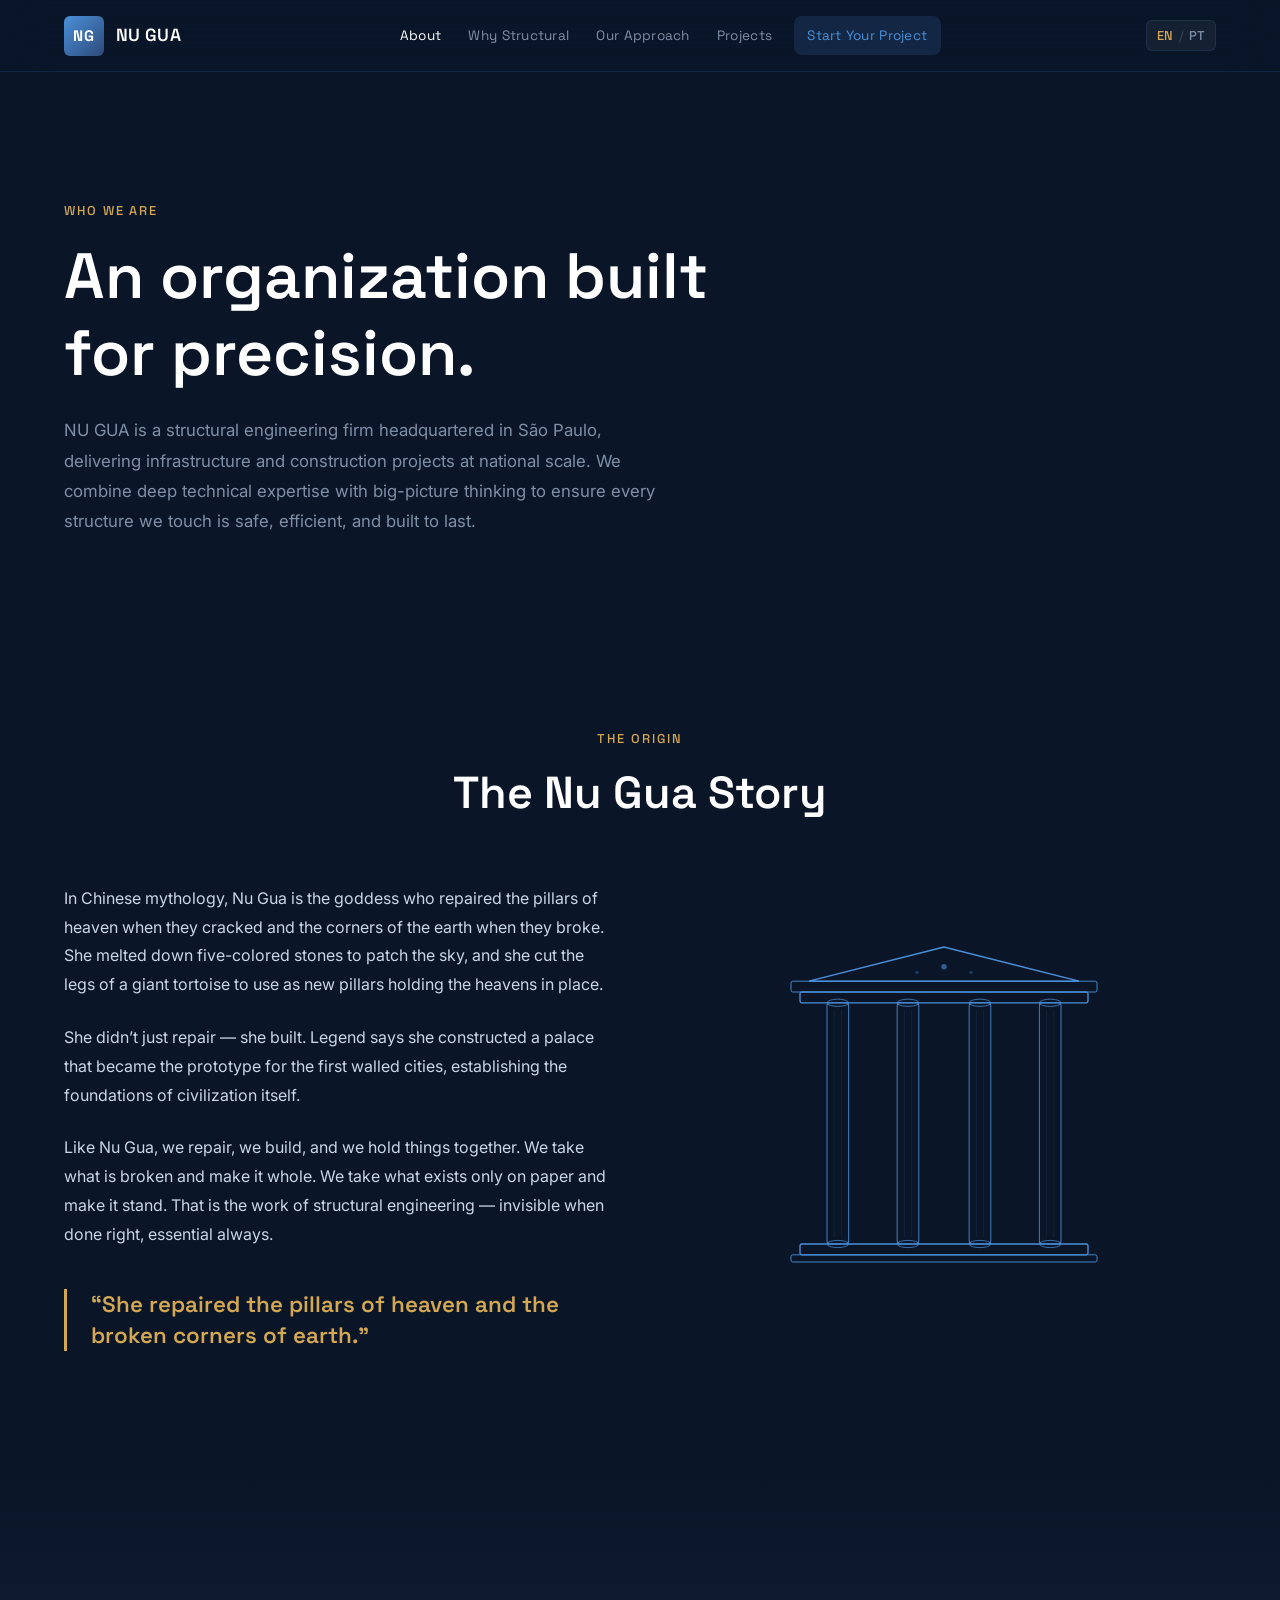
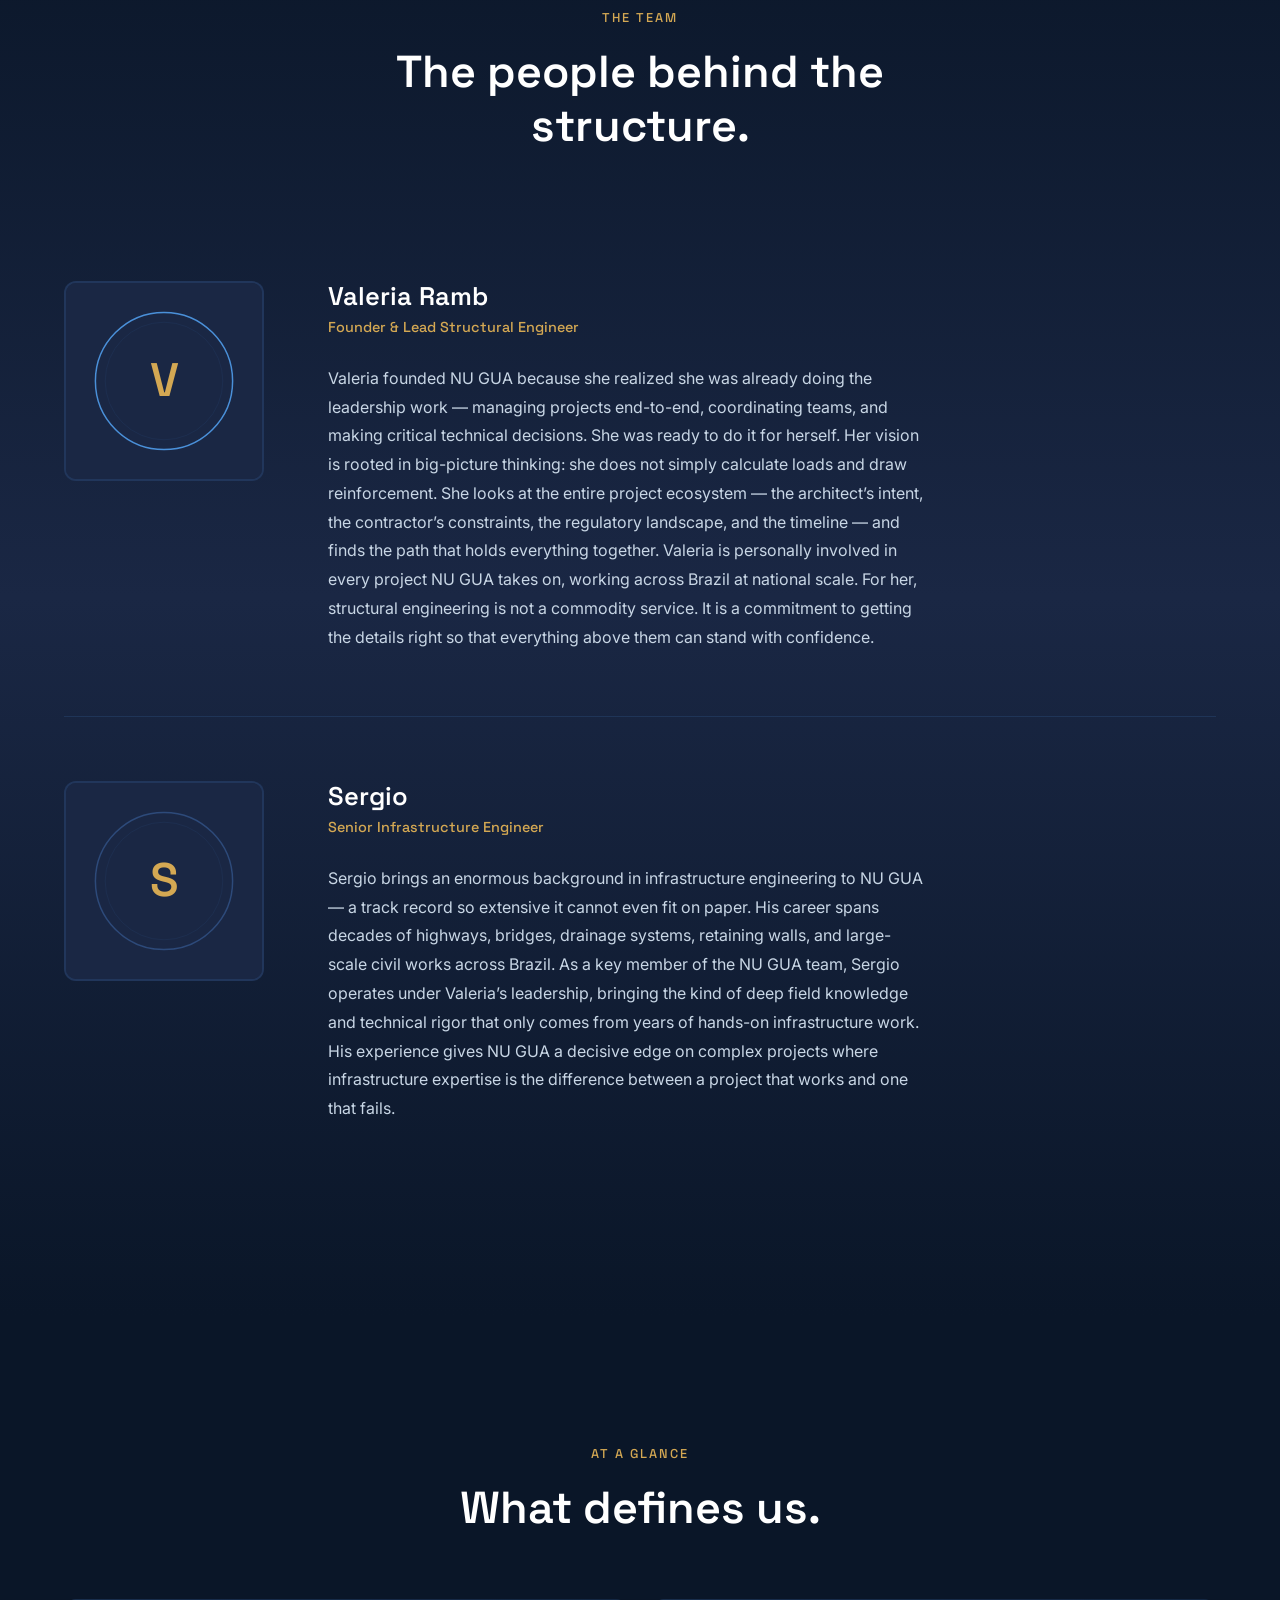
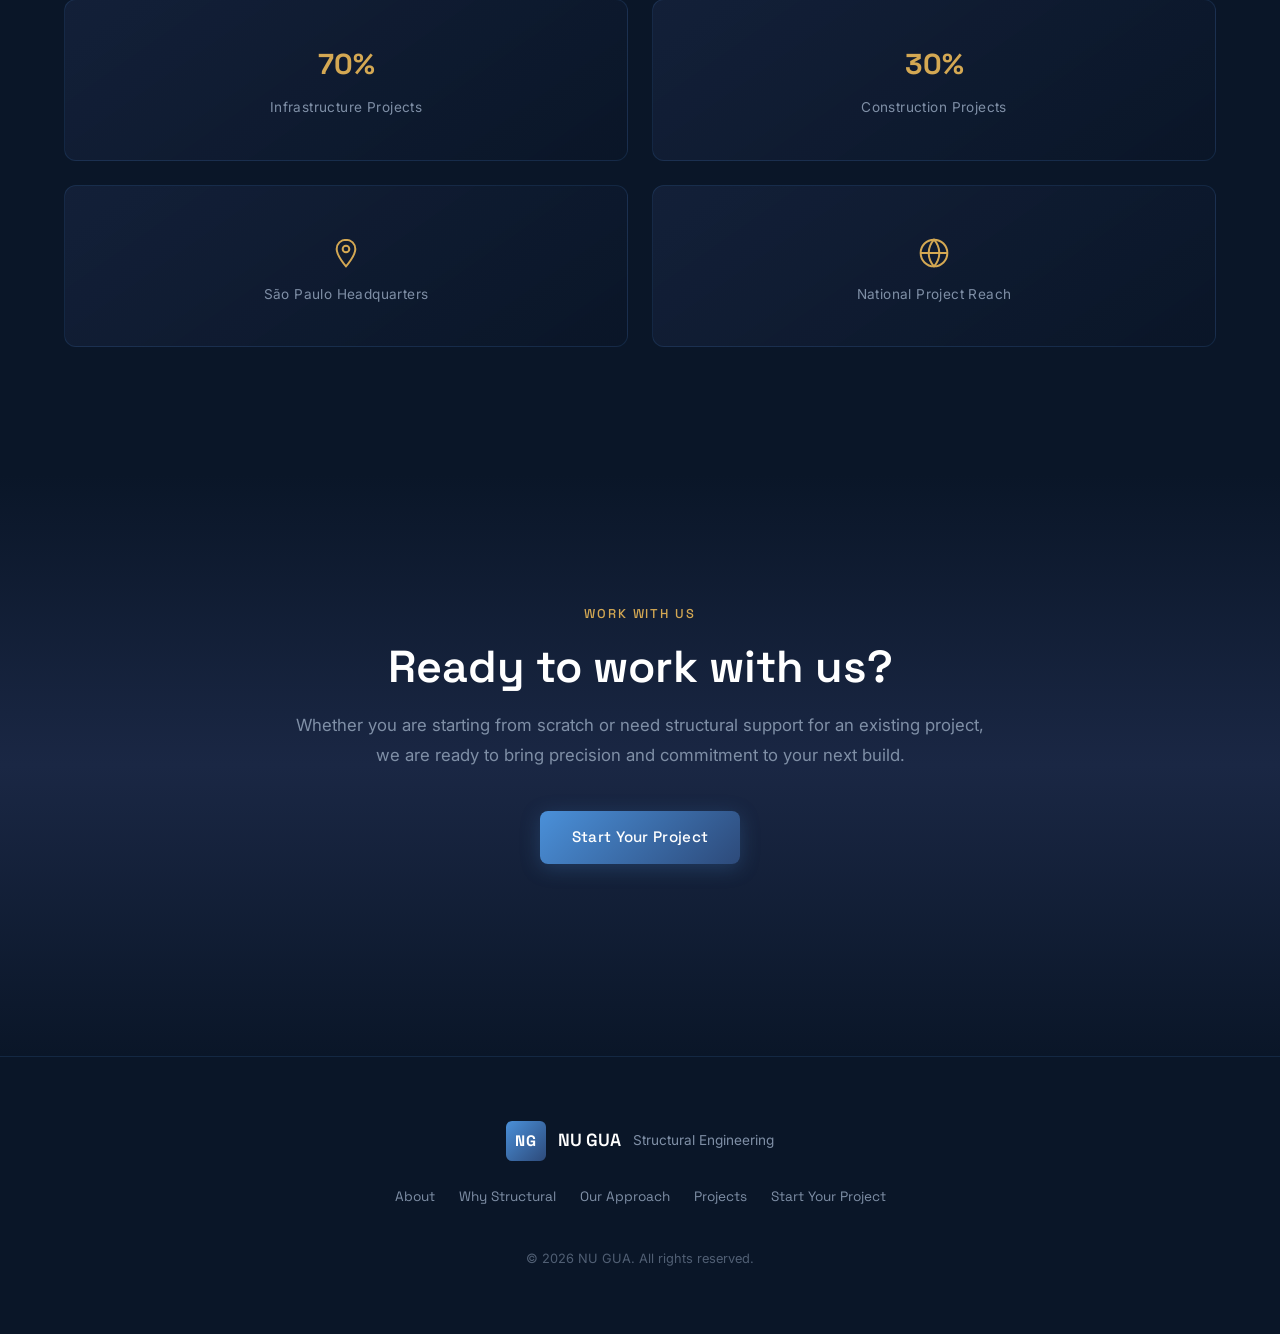
==== about.html @ f76a693d "Expand to multi-page site with 6 pages, bilingual, updated branding - Convert from single-page to mu" ====
<!DOCTYPE html>
<html lang="en" data-lang="en">
<head>
    <meta charset="UTF-8">
    <meta name="viewport" content="width=device-width, initial-scale=1.0">
    <title>About &mdash; NU GUA</title>
    <meta name="description" content="Meet the team behind NU GUA. Structural engineering with big-picture thinking, led by Valeria Ramb from S&atilde;o Paulo, Brazil.">
    <link rel="preconnect" href="https://fonts.googleapis.com">
    <link rel="preconnect" href="https://fonts.gstatic.com" crossorigin>
    <link href="https://fonts.googleapis.com/css2?family=Space+Grotesk:wght@300;400;500;600;700&family=Inter:wght@300;400;500;600&display=swap" rel="stylesheet">
    <link rel="stylesheet" href="styles.css">
</head>
<body>

    <!-- ========== NAVIGATION ========== -->
    <nav class="nav" id="nav">
        <div class="nav__container">
            <a href="index.html" class="nav__logo">
                <span class="nav__logo-mark">NG</span>
                <span class="nav__logo-text">NU GUA</span>
            </a>
            <button class="nav__toggle" id="navToggle" aria-label="Toggle menu">
                <span></span><span></span><span></span>
            </button>
            <div class="nav__menu" id="navMenu">
                <ul class="nav__list">
                    <li><a href="about.html" class="nav__link" data-en="About" data-pt="Sobre">About</a></li>
                    <li><a href="why-structural.html" class="nav__link" data-en="Why Structural" data-pt="Por Que Estrutural">Why Structural</a></li>
                    <li><a href="approach.html" class="nav__link" data-en="Our Approach" data-pt="Nossa Abordagem">Our Approach</a></li>
                    <li><a href="projects.html" class="nav__link" data-en="Projects" data-pt="Projetos">Projects</a></li>
                    <li><a href="start-project.html" class="nav__link nav__link--cta" data-en="Start Your Project" data-pt="Inicie Seu Projeto">Start Your Project</a></li>
                </ul>
            </div>
            <button class="nav__lang" id="langToggle" aria-label="Toggle language">
                <span class="nav__lang-option nav__lang-option--active" data-value="en">EN</span>
                <span class="nav__lang-divider">/</span>
                <span class="nav__lang-option" data-value="pt">PT</span>
            </button>
        </div>
    </nav>

    <!-- ========== PAGE HEADER ========== -->
    <section class="page-header">
        <div class="container">
            <div class="page-header__content fade-in">
                <p class="section__label" data-en="Who We Are" data-pt="Quem Somos">Who We Are</p>
                <h1 class="section__title" data-en="An organization built for precision." data-pt="Uma organiza&ccedil;&atilde;o constru&iacute;da para precis&atilde;o.">An organization built for precision.</h1>
                <p class="section__subtitle" data-en="NU GUA is a structural engineering firm headquartered in S&atilde;o Paulo, delivering infrastructure and construction projects at national scale. We combine deep technical expertise with big-picture thinking to ensure every structure we touch is safe, efficient, and built to last." data-pt="NU GUA &eacute; uma empresa de engenharia estrutural com sede em S&atilde;o Paulo, entregando projetos de infraestrutura e constru&ccedil;&atilde;o em escala nacional. Combinamos profundo conhecimento t&eacute;cnico com vis&atilde;o ampla para garantir que cada estrutura que tocamos seja segura, eficiente e constru&iacute;da para durar.">NU GUA is a structural engineering firm headquartered in S&atilde;o Paulo, delivering infrastructure and construction projects at national scale. We combine deep technical expertise with big-picture thinking to ensure every structure we touch is safe, efficient, and built to last.</p>
            </div>
        </div>
    </section>

    <!-- ========== THE NU GUA STORY ========== -->
    <section class="section">
        <div class="container">
            <div class="section__header fade-in">
                <p class="section__label" data-en="The Origin" data-pt="A Origem">The Origin</p>
                <h2 class="section__title" data-en="The Nu Gua Story" data-pt="A Hist&oacute;ria de Nu Gua">The Nu Gua Story</h2>
            </div>
            <div class="origin fade-in">
                <div class="origin__text">
                    <p data-en="In Chinese mythology, Nu Gua is the goddess who repaired the pillars of heaven when they cracked and the corners of the earth when they broke. She melted down five-colored stones to patch the sky, and she cut the legs of a giant tortoise to use as new pillars holding the heavens in place." data-pt="Na mitologia chinesa, Nu Gua &eacute; a deusa que reparou os pilares do c&eacute;u quando racharam e os cantos da terra quando se quebraram. Ela derreteu pedras de cinco cores para remendar o c&eacute;u e cortou as pernas de uma tartaruga gigante para usar como novos pilares sustentando os c&eacute;us.">In Chinese mythology, Nu Gua is the goddess who repaired the pillars of heaven when they cracked and the corners of the earth when they broke. She melted down five-colored stones to patch the sky, and she cut the legs of a giant tortoise to use as new pillars holding the heavens in place.</p>
                    <p data-en="She didn&rsquo;t just repair &mdash; she built. Legend says she constructed a palace that became the prototype for the first walled cities, establishing the foundations of civilization itself." data-pt="Ela n&atilde;o apenas reparou &mdash; ela construiu. A lenda diz que ela construiu um pal&aacute;cio que se tornou o prot&oacute;tipo das primeiras cidades muradas, estabelecendo as funda&ccedil;&otilde;es da pr&oacute;pria civiliza&ccedil;&atilde;o.">She didn&rsquo;t just repair &mdash; she built. Legend says she constructed a palace that became the prototype for the first walled cities, establishing the foundations of civilization itself.</p>
                    <p data-en="Like Nu Gua, we repair, we build, and we hold things together. We take what is broken and make it whole. We take what exists only on paper and make it stand. That is the work of structural engineering &mdash; invisible when done right, essential always." data-pt="Como Nu Gua, n&oacute;s reparamos, constru&iacute;mos e mantemos tudo unido. Pegamos o que est&aacute; quebrado e tornamos inteiro. Pegamos o que existe apenas no papel e fazemos ficar de p&eacute;. Esse &eacute; o trabalho da engenharia estrutural &mdash; invis&iacute;vel quando bem feito, essencial sempre.">Like Nu Gua, we repair, we build, and we hold things together. We take what is broken and make it whole. We take what exists only on paper and make it stand. That is the work of structural engineering &mdash; invisible when done right, essential always.</p>
                    <blockquote class="origin__quote" data-en="&ldquo;She repaired the pillars of heaven and the broken corners of earth.&rdquo;" data-pt="&ldquo;Ela reparou os pilares do c&eacute;u e os cantos quebrados da terra.&rdquo;">&ldquo;She repaired the pillars of heaven and the broken corners of earth.&rdquo;</blockquote>
                </div>
                <div class="origin__visual">
                    <!-- Decorative SVG: Columns / Pillars motif -->
                    <svg viewBox="0 0 400 400" xmlns="http://www.w3.org/2000/svg" style="width:100%;max-width:360px;color:var(--color-accent);">
                        <!-- Base platform -->
                        <rect x="40" y="340" width="320" height="12" rx="2" fill="none" stroke="currentColor" stroke-width="1.5"/>
                        <rect x="30" y="352" width="340" height="8" rx="2" fill="none" stroke="currentColor" stroke-width="1"/>
                        <!-- Top entablature -->
                        <rect x="40" y="60" width="320" height="12" rx="2" fill="none" stroke="currentColor" stroke-width="1.5"/>
                        <rect x="30" y="48" width="340" height="12" rx="2" fill="none" stroke="currentColor" stroke-width="1"/>
                        <!-- Pediment triangle -->
                        <polygon points="200,10 50,48 350,48" fill="none" stroke="currentColor" stroke-width="1.5"/>
                        <!-- Column 1 -->
                        <rect x="70" y="72" width="24" height="268" rx="3" fill="none" stroke="currentColor" stroke-width="1.2" opacity="0.8"/>
                        <ellipse cx="82" cy="72" rx="12" ry="4" fill="none" stroke="currentColor" stroke-width="0.8"/>
                        <ellipse cx="82" cy="340" rx="12" ry="4" fill="none" stroke="currentColor" stroke-width="0.8"/>
                        <!-- Column 2 -->
                        <rect x="148" y="72" width="24" height="268" rx="3" fill="none" stroke="currentColor" stroke-width="1.2" opacity="0.8"/>
                        <ellipse cx="160" cy="72" rx="12" ry="4" fill="none" stroke="currentColor" stroke-width="0.8"/>
                        <ellipse cx="160" cy="340" rx="12" ry="4" fill="none" stroke="currentColor" stroke-width="0.8"/>
                        <!-- Column 3 -->
                        <rect x="228" y="72" width="24" height="268" rx="3" fill="none" stroke="currentColor" stroke-width="1.2" opacity="0.8"/>
                        <ellipse cx="240" cy="72" rx="12" ry="4" fill="none" stroke="currentColor" stroke-width="0.8"/>
                        <ellipse cx="240" cy="340" rx="12" ry="4" fill="none" stroke="currentColor" stroke-width="0.8"/>
                        <!-- Column 4 -->
                        <rect x="306" y="72" width="24" height="268" rx="3" fill="none" stroke="currentColor" stroke-width="1.2" opacity="0.8"/>
                        <ellipse cx="318" cy="72" rx="12" ry="4" fill="none" stroke="currentColor" stroke-width="0.8"/>
                        <ellipse cx="318" cy="340" rx="12" ry="4" fill="none" stroke="currentColor" stroke-width="0.8"/>
                        <!-- Decorative fluting lines on columns -->
                        <line x1="78" y1="80" x2="78" y2="332" stroke="currentColor" stroke-width="0.3" opacity="0.4"/>
                        <line x1="86" y1="80" x2="86" y2="332" stroke="currentColor" stroke-width="0.3" opacity="0.4"/>
                        <line x1="156" y1="80" x2="156" y2="332" stroke="currentColor" stroke-width="0.3" opacity="0.4"/>
                        <line x1="164" y1="80" x2="164" y2="332" stroke="currentColor" stroke-width="0.3" opacity="0.4"/>
                        <line x1="236" y1="80" x2="236" y2="332" stroke="currentColor" stroke-width="0.3" opacity="0.4"/>
                        <line x1="244" y1="80" x2="244" y2="332" stroke="currentColor" stroke-width="0.3" opacity="0.4"/>
                        <line x1="314" y1="80" x2="314" y2="332" stroke="currentColor" stroke-width="0.3" opacity="0.4"/>
                        <line x1="322" y1="80" x2="322" y2="332" stroke="currentColor" stroke-width="0.3" opacity="0.4"/>
                        <!-- Stars in pediment -->
                        <circle cx="200" cy="32" r="3" fill="currentColor" opacity="0.6"/>
                        <circle cx="170" cy="38" r="2" fill="currentColor" opacity="0.3"/>
                        <circle cx="230" cy="38" r="2" fill="currentColor" opacity="0.3"/>
                    </svg>
                </div>
            </div>
        </div>
    </section>

    <!-- ========== THE TEAM ========== -->
    <section class="section section--alt">
        <div class="container">
            <div class="section__header fade-in">
                <p class="section__label" data-en="The Team" data-pt="A Equipe">The Team</p>
                <h2 class="section__title" data-en="The people behind the structure." data-pt="As pessoas por tr&aacute;s da estrutura.">The people behind the structure.</h2>
            </div>

            <!-- Valeria Ramb -->
            <div class="team-member fade-in">
                <div class="team-member__avatar">
                    <svg viewBox="0 0 200 200" xmlns="http://www.w3.org/2000/svg">
                        <rect width="200" height="200" fill="var(--color-dark)"/>
                        <circle cx="100" cy="100" r="70" fill="none" stroke="var(--color-accent)" stroke-width="1.5"/>
                        <circle cx="100" cy="100" r="60" fill="none" stroke="var(--color-border)" stroke-width="0.5"/>
                        <text x="100" y="115" text-anchor="middle" font-family="Space Grotesk, sans-serif" font-size="48" font-weight="600" fill="var(--color-warm)">V</text>
                    </svg>
                </div>
                <div class="team-member__info">
                    <h3 class="team-member__name" data-en="Valeria Ramb" data-pt="Valeria Ramb">Valeria Ramb</h3>
                    <p class="team-member__role" data-en="Founder &amp; Lead Structural Engineer" data-pt="Fundadora &amp; Engenheira Estrutural L&iacute;der">Founder &amp; Lead Structural Engineer</p>
                    <p class="team-member__bio" data-en="Valeria founded NU GUA because she realized she was already doing the leadership work &mdash; managing projects end-to-end, coordinating teams, and making critical technical decisions. She was ready to do it for herself. Her vision is rooted in big-picture thinking: she does not simply calculate loads and draw reinforcement. She looks at the entire project ecosystem &mdash; the architect&rsquo;s intent, the contractor&rsquo;s constraints, the regulatory landscape, and the timeline &mdash; and finds the path that holds everything together. Valeria is personally involved in every project NU GUA takes on, working across Brazil at national scale. For her, structural engineering is not a commodity service. It is a commitment to getting the details right so that everything above them can stand with confidence." data-pt="Valeria fundou a NU GUA porque percebeu que j&aacute; estava fazendo o trabalho de lideran&ccedil;a &mdash; gerenciando projetos de ponta a ponta, coordenando equipes e tomando decis&otilde;es t&eacute;cnicas cr&iacute;ticas. Ela estava pronta para fazer isso por conta pr&oacute;pria. Sua vis&atilde;o est&aacute; enraizada no pensamento amplo: ela n&atilde;o simplesmente calcula cargas e desenha armaduras. Ela olha para todo o ecossistema do projeto &mdash; a inten&ccedil;&atilde;o do arquiteto, as restri&ccedil;&otilde;es do empreiteiro, o cen&aacute;rio regulat&oacute;rio e o cronograma &mdash; e encontra o caminho que mant&eacute;m tudo unido. Valeria est&aacute; pessoalmente envolvida em cada projeto que a NU GUA assume, trabalhando em todo o Brasil em escala nacional. Para ela, engenharia estrutural n&atilde;o &eacute; um servi&ccedil;o comoditizado. &Eacute; um compromisso de acertar os detalhes para que tudo acima deles possa se manter com confian&ccedil;a.">Valeria founded NU GUA because she realized she was already doing the leadership work &mdash; managing projects end-to-end, coordinating teams, and making critical technical decisions. She was ready to do it for herself. Her vision is rooted in big-picture thinking: she does not simply calculate loads and draw reinforcement. She looks at the entire project ecosystem &mdash; the architect&rsquo;s intent, the contractor&rsquo;s constraints, the regulatory landscape, and the timeline &mdash; and finds the path that holds everything together. Valeria is personally involved in every project NU GUA takes on, working across Brazil at national scale. For her, structural engineering is not a commodity service. It is a commitment to getting the details right so that everything above them can stand with confidence.</p>
                </div>
            </div>

            <!-- Sergio -->
            <div class="team-member fade-in">
                <div class="team-member__avatar">
                    <svg viewBox="0 0 200 200" xmlns="http://www.w3.org/2000/svg">
                        <rect width="200" height="200" fill="var(--color-dark)"/>
                        <circle cx="100" cy="100" r="70" fill="none" stroke="var(--color-medium)" stroke-width="1.5"/>
                        <circle cx="100" cy="100" r="60" fill="none" stroke="var(--color-border)" stroke-width="0.5"/>
                        <text x="100" y="115" text-anchor="middle" font-family="Space Grotesk, sans-serif" font-size="48" font-weight="600" fill="var(--color-warm)">S</text>
                    </svg>
                </div>
                <div class="team-member__info">
                    <h3 class="team-member__name" data-en="Sergio" data-pt="Sergio">Sergio</h3>
                    <p class="team-member__role" data-en="Senior Infrastructure Engineer" data-pt="Engenheiro S&ecirc;nior de Infraestrutura">Senior Infrastructure Engineer</p>
                    <p class="team-member__bio" data-en="Sergio brings an enormous background in infrastructure engineering to NU GUA &mdash; a track record so extensive it cannot even fit on paper. His career spans decades of highways, bridges, drainage systems, retaining walls, and large-scale civil works across Brazil. As a key member of the NU GUA team, Sergio operates under Valeria&rsquo;s leadership, bringing the kind of deep field knowledge and technical rigor that only comes from years of hands-on infrastructure work. His experience gives NU GUA a decisive edge on complex projects where infrastructure expertise is the difference between a project that works and one that fails." data-pt="Sergio traz um enorme hist&oacute;rico em engenharia de infraestrutura para a NU GUA &mdash; um curr&iacute;culo t&atilde;o extenso que n&atilde;o cabe no papel. Sua carreira abrange d&eacute;cadas de rodovias, pontes, sistemas de drenagem, muros de conten&ccedil;&atilde;o e obras civis de grande escala em todo o Brasil. Como membro-chave da equipe NU GUA, Sergio opera sob a lideran&ccedil;a de Valeria, trazendo o tipo de conhecimento profundo de campo e rigor t&eacute;cnico que s&oacute; vem de anos de trabalho pr&aacute;tico em infraestrutura. Sua experi&ecirc;ncia d&aacute; &agrave; NU GUA uma vantagem decisiva em projetos complexos onde a expertise em infraestrutura &eacute; a diferen&ccedil;a entre um projeto que funciona e um que falha.">Sergio brings an enormous background in infrastructure engineering to NU GUA &mdash; a track record so extensive it cannot even fit on paper. His career spans decades of highways, bridges, drainage systems, retaining walls, and large-scale civil works across Brazil. As a key member of the NU GUA team, Sergio operates under Valeria&rsquo;s leadership, bringing the kind of deep field knowledge and technical rigor that only comes from years of hands-on infrastructure work. His experience gives NU GUA a decisive edge on complex projects where infrastructure expertise is the difference between a project that works and one that fails.</p>
                </div>
            </div>
        </div>
    </section>

    <!-- ========== COMPANY STATS ========== -->
    <section class="section">
        <div class="container">
            <div class="section__header fade-in">
                <p class="section__label" data-en="At a Glance" data-pt="Em N&uacute;meros">At a Glance</p>
                <h2 class="section__title" data-en="What defines us." data-pt="O que nos define.">What defines us.</h2>
            </div>
            <div class="about__stats fade-in">
                <div class="about__stat">
                    <span class="about__stat-number" data-en="70%" data-pt="70%">70%</span>
                    <span class="about__stat-label" data-en="Infrastructure Projects" data-pt="Projetos de Infraestrutura">Infrastructure Projects</span>
                </div>
                <div class="about__stat">
                    <span class="about__stat-number" data-en="30%" data-pt="30%">30%</span>
                    <span class="about__stat-label" data-en="Construction Projects" data-pt="Projetos de Constru&ccedil;&atilde;o">Construction Projects</span>
                </div>
                <div class="about__stat">
                    <span class="about__stat-number">
                        <svg viewBox="0 0 24 24" width="32" height="32" fill="none" stroke="currentColor" stroke-width="1.5" style="display:inline;vertical-align:middle;">
                            <path d="M12 2C8.13 2 5 5.13 5 9c0 5.25 7 13 7 13s7-7.75 7-13c0-3.87-3.13-7-7-7z"/>
                            <circle cx="12" cy="9" r="2.5"/>
                        </svg>
                    </span>
                    <span class="about__stat-label" data-en="S&atilde;o Paulo Headquarters" data-pt="Sede em S&atilde;o Paulo">S&atilde;o Paulo Headquarters</span>
                </div>
                <div class="about__stat">
                    <span class="about__stat-number">
                        <svg viewBox="0 0 24 24" width="32" height="32" fill="none" stroke="currentColor" stroke-width="1.5" style="display:inline;vertical-align:middle;">
                            <circle cx="12" cy="12" r="10"/>
                            <path d="M2 12h20M12 2a15.3 15.3 0 0 1 4 10 15.3 15.3 0 0 1-4 10 15.3 15.3 0 0 1-4-10A15.3 15.3 0 0 1 12 2z"/>
                        </svg>
                    </span>
                    <span class="about__stat-label" data-en="National Project Reach" data-pt="Alcance Nacional de Projetos">National Project Reach</span>
                </div>
            </div>
        </div>
    </section>

    <!-- ========== CTA ========== -->
    <section class="section section--alt">
        <div class="container">
            <div class="section__header fade-in">
                <p class="section__label" data-en="Work With Us" data-pt="Trabalhe Conosco">Work With Us</p>
                <h2 class="section__title" data-en="Ready to work with us?" data-pt="Pronto para trabalhar conosco?">Ready to work with us?</h2>
                <p class="section__subtitle" data-en="Whether you are starting from scratch or need structural support for an existing project, we are ready to bring precision and commitment to your next build." data-pt="Seja come&ccedil;ando do zero ou precisando de suporte estrutural para um projeto existente, estamos prontos para trazer precis&atilde;o e compromisso para sua pr&oacute;xima obra.">Whether you are starting from scratch or need structural support for an existing project, we are ready to bring precision and commitment to your next build.</p>
                <div style="margin-top:var(--space-lg);">
                    <a href="start-project.html" class="btn btn--primary" data-en="Start Your Project" data-pt="Inicie Seu Projeto">Start Your Project</a>
                </div>
            </div>
        </div>
    </section>

    <!-- ========== FOOTER ========== -->
    <footer class="footer">
        <div class="container">
            <div class="footer__content">
                <div class="footer__brand">
                    <span class="nav__logo-mark">NG</span>
                    <span class="footer__name">NU GUA</span>
                    <p class="footer__tagline" data-en="Structural Engineering" data-pt="Servi&ccedil;o Estrutural">Structural Engineering</p>
                </div>
                <div class="footer__links">
                    <a href="about.html" data-en="About" data-pt="Sobre">About</a>
                    <a href="why-structural.html" data-en="Why Structural" data-pt="Por Que Estrutural">Why Structural</a>
                    <a href="approach.html" data-en="Our Approach" data-pt="Nossa Abordagem">Our Approach</a>
                    <a href="projects.html" data-en="Projects" data-pt="Projetos">Projects</a>
                    <a href="start-project.html" data-en="Start Your Project" data-pt="Inicie Seu Projeto">Start Your Project</a>
                </div>
                <p class="footer__copy" data-en="&copy; 2026 NU GUA. All rights reserved." data-pt="&copy; 2026 NU GUA. Todos os direitos reservados.">&copy; 2026 NU GUA. All rights reserved.</p>
            </div>
        </div>
    </footer>

    <script src="script.js"></script>
</body>
</html>
---- styles.css ----
/* =============================================
   VALERIA RAMB — Structural Engineering
   Design System & Styles
   ============================================= */

/* ---------- CSS Custom Properties ---------- */
:root {
    --color-darkest: #0a1628;
    --color-dark: #1a2744;
    --color-medium: #2d4a7a;
    --color-accent: #4a90d9;
    --color-accent-light: #e8f0fe;
    --color-white: #ffffff;
    --color-warm: #d4a853;
    --color-warm-muted: #b8923f;
    --color-text: #c8d6e5;
    --color-text-muted: #7f8fa6;
    --color-border: rgba(74, 144, 217, 0.15);

    --font-heading: 'Space Grotesk', sans-serif;
    --font-body: 'Inter', sans-serif;

    --space-xs: 0.5rem;
    --space-sm: 1rem;
    --space-md: 1.5rem;
    --space-lg: 2.5rem;
    --space-xl: 4rem;
    --space-2xl: 6rem;
    --space-3xl: 8rem;

    --nav-height: 72px;
    --max-width: 1200px;
    --border-radius: 8px;
    --transition: 0.3s ease;
}

/* ---------- Reset & Base ---------- */
*, *::before, *::after {
    margin: 0;
    padding: 0;
    box-sizing: border-box;
}

html {
    scroll-behavior: smooth;
    scroll-padding-top: var(--nav-height);
    font-size: 16px;
    -webkit-font-smoothing: antialiased;
    -moz-osx-font-smoothing: grayscale;
}

body {
    font-family: var(--font-body);
    background-color: var(--color-darkest);
    color: var(--color-text);
    line-height: 1.7;
    overflow-x: hidden;
}

a {
    color: var(--color-accent);
    text-decoration: none;
    transition: color var(--transition);
}

a:hover {
    color: var(--color-warm);
}

img {
    max-width: 100%;
    display: block;
}

/* ---------- Utility ---------- */
.container {
    width: 100%;
    max-width: var(--max-width);
    margin: 0 auto;
    padding: 0 var(--space-md);
}

/* ---------- Typography ---------- */
h1, h2, h3, h4 {
    font-family: var(--font-heading);
    font-weight: 600;
    color: var(--color-white);
    line-height: 1.2;
}

h1 { font-size: clamp(2.2rem, 5vw, 4rem); }
h2 { font-size: clamp(1.8rem, 3.5vw, 2.8rem); }
h3 { font-size: clamp(1.2rem, 2vw, 1.5rem); }
h4 { font-size: 1.1rem; }

/* ---------- Buttons ---------- */
.btn {
    display: inline-flex;
    align-items: center;
    justify-content: center;
    padding: 0.85rem 2rem;
    border-radius: var(--border-radius);
    font-family: var(--font-heading);
    font-size: 0.95rem;
    font-weight: 500;
    letter-spacing: 0.02em;
    cursor: pointer;
    transition: all var(--transition);
    border: none;
    text-decoration: none;
    gap: 0.5rem;
}

.btn--primary {
    background: linear-gradient(135deg, var(--color-accent), var(--color-medium));
    color: var(--color-white);
    box-shadow: 0 4px 20px rgba(74, 144, 217, 0.25);
}

.btn--primary:hover {
    background: linear-gradient(135deg, var(--color-warm), var(--color-warm-muted));
    color: var(--color-darkest);
    box-shadow: 0 4px 24px rgba(212, 168, 83, 0.3);
    transform: translateY(-2px);
}

.btn--outline {
    background: transparent;
    color: var(--color-accent-light);
    border: 1px solid var(--color-border);
}

.btn--outline:hover {
    border-color: var(--color-warm);
    color: var(--color-warm);
    background: rgba(212, 168, 83, 0.05);
    transform: translateY(-2px);
}

/* ---------- NAVIGATION ---------- */
.nav {
    position: fixed;
    top: 0;
    left: 0;
    right: 0;
    z-index: 1000;
    height: var(--nav-height);
    background: rgba(10, 22, 40, 0.85);
    backdrop-filter: blur(20px);
    -webkit-backdrop-filter: blur(20px);
    border-bottom: 1px solid var(--color-border);
    transition: all var(--transition);
}

.nav--scrolled {
    background: rgba(10, 22, 40, 0.95);
    box-shadow: 0 4px 30px rgba(0, 0, 0, 0.3);
}

.nav__container {
    max-width: var(--max-width);
    margin: 0 auto;
    padding: 0 var(--space-md);
    height: 100%;
    display: flex;
    align-items: center;
    justify-content: space-between;
    gap: var(--space-md);
}

.nav__logo {
    display: flex;
    align-items: center;
    gap: 0.75rem;
    text-decoration: none;
    flex-shrink: 0;
}

.nav__logo-mark {
    display: inline-flex;
    align-items: center;
    justify-content: center;
    width: 40px;
    height: 40px;
    background: linear-gradient(135deg, var(--color-accent), var(--color-medium));
    color: var(--color-white);
    font-family: var(--font-heading);
    font-weight: 700;
    font-size: 0.95rem;
    border-radius: 6px;
    letter-spacing: 0.05em;
}

.nav__logo-text {
    font-family: var(--font-heading);
    font-size: 1.1rem;
    font-weight: 600;
    color: var(--color-white);
    letter-spacing: 0.02em;
}

.nav__list {
    display: flex;
    list-style: none;
    gap: 0;
    align-items: center;
}

.nav__link {
    display: block;
    padding: 0.5rem 0.85rem;
    color: var(--color-text-muted);
    font-family: var(--font-heading);
    font-size: 0.85rem;
    font-weight: 400;
    letter-spacing: 0.02em;
    transition: color var(--transition);
    white-space: nowrap;
}

.nav__link:hover,
.nav__link--active {
    color: var(--color-white);
}

.nav__link--cta {
    background: rgba(74, 144, 217, 0.15);
    border-radius: var(--border-radius);
    color: var(--color-accent);
    margin-left: 0.5rem;
}

.nav__link--cta:hover {
    background: rgba(74, 144, 217, 0.25);
    color: var(--color-white);
}

.nav__lang {
    display: flex;
    align-items: center;
    gap: 0.35rem;
    background: rgba(255, 255, 255, 0.05);
    border: 1px solid var(--color-border);
    border-radius: 6px;
    padding: 0.35rem 0.65rem;
    cursor: pointer;
    flex-shrink: 0;
    font-family: var(--font-heading);
}

.nav__lang-option {
    font-size: 0.8rem;
    font-weight: 500;
    color: var(--color-text-muted);
    transition: color var(--transition);
    cursor: pointer;
}

.nav__lang-option--active {
    color: var(--color-warm);
}

.nav__lang-divider {
    color: var(--color-text-muted);
    font-size: 0.75rem;
    opacity: 0.4;
}

/* Mobile Toggle */
.nav__toggle {
    display: none;
    flex-direction: column;
    justify-content: center;
    gap: 5px;
    background: none;
    border: none;
    cursor: pointer;
    padding: 4px;
    width: 32px;
    height: 32px;
}

.nav__toggle span {
    display: block;
    width: 22px;
    height: 2px;
    background: var(--color-text);
    transition: all var(--transition);
    border-radius: 1px;
}

.nav__toggle--active span:nth-child(1) {
    transform: rotate(45deg) translate(5px, 5px);
}

.nav__toggle--active span:nth-child(2) {
    opacity: 0;
}

.nav__toggle--active span:nth-child(3) {
    transform: rotate(-45deg) translate(5px, -5px);
}

/* ---------- HERO ---------- */
.hero {
    position: relative;
    min-height: 100vh;
    display: flex;
    align-items: center;
    padding: calc(var(--nav-height) + var(--space-xl)) 0 var(--space-xl);
    overflow: hidden;
}

.hero > .container {
    display: grid;
    grid-template-columns: 1fr 1fr;
    gap: var(--space-xl);
    align-items: center;
    position: relative;
    z-index: 2;
    max-width: 1400px;
}

.hero__bg-shapes {
    position: absolute;
    inset: 0;
    z-index: 0;
    overflow: hidden;
    pointer-events: none;
}

.hero__shape {
    position: absolute;
    color: var(--color-medium);
    opacity: 0.15;
}

.hero__shape--1 {
    width: 300px;
    top: 10%;
    right: -5%;
    animation: float 20s ease-in-out infinite;
}

.hero__shape--2 {
    width: 200px;
    bottom: 15%;
    left: -3%;
    animation: float 25s ease-in-out infinite reverse;
}

.hero__shape--3 {
    width: 150px;
    top: 50%;
    left: 30%;
    animation: spin 60s linear infinite;
}

@keyframes float {
    0%, 100% { transform: translateY(0) rotate(0deg); }
    50% { transform: translateY(-20px) rotate(5deg); }
}

@keyframes spin {
    from { transform: rotate(0deg); }
    to { transform: rotate(360deg); }
}

.hero__content {
    position: relative;
    z-index: 2;
}

.hero__visual {
    display: flex;
    align-items: center;
    justify-content: center;
}

.hero__label {
    font-family: var(--font-heading);
    font-size: 0.85rem;
    font-weight: 500;
    letter-spacing: 0.15em;
    text-transform: uppercase;
    color: var(--color-warm);
    margin-bottom: var(--space-md);
}

.hero__title {
    margin-bottom: var(--space-md);
    line-height: 1.15;
}

.hero__title--accent {
    color: var(--color-accent);
}

.hero__subtitle {
    font-size: clamp(1rem, 1.5vw, 1.15rem);
    color: var(--color-text);
    max-width: 540px;
    margin-bottom: var(--space-lg);
    line-height: 1.8;
}

.hero__actions {
    display: flex;
    gap: var(--space-sm);
    flex-wrap: wrap;
}

.hero__visual {
    display: flex;
    justify-content: center;
    align-items: center;
}

.hero__blueprint {
    width: 100%;
    max-width: 400px;
    color: var(--color-accent);
}

.hero__zoom-ring {
    transform-origin: 210px 200px;
}

.hero__zoom-ring--1 {
    animation: pulse-ring 4s ease-in-out infinite;
}

.hero__zoom-ring--2 {
    animation: pulse-ring 4s ease-in-out infinite 1s;
}

.hero__zoom-ring--3 {
    animation: pulse-ring 4s ease-in-out infinite 2s;
}

@keyframes pulse-ring {
    0%, 100% { opacity: 0.3; transform: scale(1); }
    50% { opacity: 0.8; transform: scale(1.05); }
}

.hero__scroll-indicator {
    position: absolute;
    bottom: var(--space-lg);
    left: 50%;
    transform: translateX(-50%);
    display: flex;
    flex-direction: column;
    align-items: center;
    gap: 0.5rem;
    color: var(--color-text-muted);
    font-size: 0.8rem;
    font-family: var(--font-heading);
    letter-spacing: 0.1em;
    animation: bounce 2s ease-in-out infinite;
    z-index: 2;
}

@keyframes bounce {
    0%, 100% { transform: translateX(-50%) translateY(0); }
    50% { transform: translateX(-50%) translateY(8px); }
}

/* ---------- SECTIONS (shared) ---------- */
.section {
    padding: var(--space-3xl) 0;
    position: relative;
}

.section__header {
    text-align: center;
    max-width: 700px;
    margin: 0 auto var(--space-xl);
}

.section__label {
    font-family: var(--font-heading);
    font-size: 0.8rem;
    font-weight: 500;
    letter-spacing: 0.15em;
    text-transform: uppercase;
    color: var(--color-warm);
    margin-bottom: var(--space-sm);
}

.section__title {
    margin-bottom: var(--space-sm);
}

.section__subtitle {
    color: var(--color-text-muted);
    font-size: 1.05rem;
    line-height: 1.8;
}

/* ---------- ABOUT ---------- */
.about {
    background: linear-gradient(180deg, var(--color-darkest) 0%, var(--color-dark) 50%, var(--color-darkest) 100%);
}

.about__org {
    display: grid;
    grid-template-columns: 1.2fr 1fr;
    gap: var(--space-xl);
    align-items: start;
}

.about__story {
    display: flex;
    flex-direction: column;
    gap: var(--space-md);
}

.about__bio {
    font-size: 1rem;
    line-height: 1.8;
    color: var(--color-text);
}

.about__stats {
    display: grid;
    grid-template-columns: 1fr 1fr;
    gap: var(--space-md);
}

.about__stat {
    background: linear-gradient(145deg, rgba(26, 39, 68, 0.6), rgba(10, 22, 40, 0.8));
    border: 1px solid var(--color-border);
    border-radius: 12px;
    padding: var(--space-lg);
    text-align: center;
    transition: border-color var(--transition);
}

.about__stat:hover {
    border-color: rgba(74, 144, 217, 0.3);
}

.about__stat-number {
    display: block;
    font-family: var(--font-heading);
    font-size: 1.8rem;
    font-weight: 700;
    color: var(--color-warm);
    margin-bottom: 0.5rem;
}

.about__stat-label {
    display: block;
    font-size: 0.85rem;
    color: var(--color-text-muted);
    letter-spacing: 0.03em;
}

/* ---------- WHY STRUCTURAL ---------- */
.why__grid {
    display: grid;
    grid-template-columns: repeat(3, 1fr);
    gap: var(--space-lg);
}

.why__card {
    background: linear-gradient(145deg, rgba(26, 39, 68, 0.6), rgba(10, 22, 40, 0.8));
    border: 1px solid var(--color-border);
    border-radius: 12px;
    padding: var(--space-lg);
    transition: all var(--transition);
}

.why__card:hover {
    border-color: rgba(74, 144, 217, 0.3);
    transform: translateY(-4px);
    box-shadow: 0 8px 40px rgba(0, 0, 0, 0.3);
}

.why__icon {
    width: 64px;
    height: 64px;
    margin-bottom: var(--space-md);
    color: var(--color-accent);
}

.why__icon svg {
    width: 100%;
    height: 100%;
}

.why__card-title {
    margin-bottom: var(--space-sm);
    font-size: 1.25rem;
}

.why__card-text {
    font-size: 0.95rem;
    line-height: 1.8;
    color: var(--color-text);
}

/* ---------- APPROACH ---------- */
.approach {
    background: linear-gradient(180deg, var(--color-darkest) 0%, var(--color-dark) 50%, var(--color-darkest) 100%);
}

.approach__values {
    display: grid;
    grid-template-columns: repeat(2, 1fr);
    gap: var(--space-lg);
    margin-bottom: var(--space-3xl);
}

.approach__value {
    display: flex;
    gap: var(--space-md);
    padding: var(--space-lg);
    border-radius: 12px;
    border: 1px solid transparent;
    transition: all var(--transition);
}

.approach__value:hover {
    background: rgba(26, 39, 68, 0.4);
    border-color: var(--color-border);
}

.approach__number {
    font-family: var(--font-heading);
    font-size: 2.5rem;
    font-weight: 700;
    color: var(--color-medium);
    line-height: 1;
    flex-shrink: 0;
    opacity: 0.5;
}

.approach__value-title {
    margin-bottom: 0.75rem;
    font-size: 1.2rem;
}

.approach__value-text {
    font-size: 0.95rem;
    line-height: 1.8;
    color: var(--color-text);
}

/* Process Steps */
.approach__process {
    text-align: center;
}

.approach__process-title {
    font-size: 1.3rem;
    color: var(--color-warm);
    margin-bottom: var(--space-xl);
    font-weight: 500;
}

.approach__steps {
    display: flex;
    align-items: flex-start;
    justify-content: center;
    gap: 0;
}

.approach__step {
    text-align: center;
    max-width: 180px;
    flex-shrink: 0;
}

.approach__step-icon {
    width: 64px;
    height: 64px;
    margin: 0 auto var(--space-sm);
}

.approach__step-icon svg {
    width: 100%;
    height: 100%;
}

.approach__step-label {
    font-family: var(--font-heading);
    font-weight: 600;
    color: var(--color-white);
    margin-bottom: 0.5rem;
    font-size: 1rem;
}

.approach__step-desc {
    font-size: 0.85rem;
    line-height: 1.6;
    color: var(--color-text-muted);
}

.approach__step-connector {
    flex-shrink: 0;
    width: 60px;
    padding-top: 28px;
}

.approach__step-connector svg {
    width: 100%;
}

/* ---------- PROJECTS ---------- */
.projects__grid {
    display: grid;
    grid-template-columns: repeat(2, 1fr);
    gap: var(--space-lg);
}

.projects__grid .projects__card:last-child {
    grid-column: 1 / -1;
    max-width: calc(50% - var(--space-lg) / 2);
    justify-self: center;
}

.projects__card {
    background: linear-gradient(145deg, rgba(26, 39, 68, 0.4), rgba(10, 22, 40, 0.6));
    border: 1px solid var(--color-border);
    border-radius: 12px;
    overflow: hidden;
    transition: all var(--transition);
}

.projects__card:hover {
    border-color: rgba(74, 144, 217, 0.3);
    transform: translateY(-4px);
    box-shadow: 0 8px 40px rgba(0, 0, 0, 0.3);
}

.projects__image {
    width: 100%;
    aspect-ratio: 400/260;
    overflow: hidden;
    border-bottom: 1px solid var(--color-border);
}

.projects__image svg {
    width: 100%;
    height: 100%;
}

.projects__info {
    padding: var(--space-md);
}

.projects__name {
    font-size: 1.15rem;
    margin-bottom: 0.5rem;
}

.projects__meta {
    display: flex;
    gap: var(--space-sm);
    margin-bottom: var(--space-sm);
    font-size: 0.85rem;
}

.projects__type {
    color: var(--color-warm);
    font-weight: 500;
}

.projects__location {
    color: var(--color-text-muted);
}

.projects__challenge,
.projects__result {
    font-size: 0.9rem;
    line-height: 1.6;
    margin-bottom: 0.5rem;
    color: var(--color-text);
}

.projects__challenge strong,
.projects__result strong {
    color: var(--color-accent-light);
}

/* ---------- CHECKLIST ---------- */
.checklist {
    background: linear-gradient(180deg, var(--color-darkest) 0%, var(--color-dark) 50%, var(--color-darkest) 100%);
}

.checklist__grid {
    display: grid;
    grid-template-columns: repeat(2, 1fr);
    gap: var(--space-md);
    margin-bottom: var(--space-xl);
}

.checklist__item {
    display: flex;
    gap: var(--space-md);
    padding: var(--space-md);
    border-radius: var(--border-radius);
    border: 1px solid var(--color-border);
    background: rgba(26, 39, 68, 0.3);
    transition: all var(--transition);
}

.checklist__item:hover {
    background: rgba(26, 39, 68, 0.6);
    border-color: rgba(74, 144, 217, 0.3);
}

.checklist__check {
    flex-shrink: 0;
    width: 28px;
    height: 28px;
    margin-top: 2px;
}

.checklist__check svg {
    width: 100%;
    height: 100%;
}

.checklist__text h4 {
    font-size: 1rem;
    margin-bottom: 0.35rem;
}

.checklist__text p {
    font-size: 0.9rem;
    line-height: 1.6;
    color: var(--color-text-muted);
}

.checklist__cta {
    text-align: center;
    padding-top: var(--space-md);
}

.checklist__cta p {
    color: var(--color-text-muted);
    margin-bottom: var(--space-md);
    font-size: 1rem;
}

/* ---------- CONTACT ---------- */
.contact__wrapper {
    display: grid;
    grid-template-columns: 1.5fr 1fr;
    gap: var(--space-xl);
    align-items: start;
}

.contact__form {
    display: grid;
    grid-template-columns: 1fr 1fr;
    gap: var(--space-md);
}

.contact__field--full {
    grid-column: 1 / -1;
}

.contact__field label {
    display: block;
    font-family: var(--font-heading);
    font-size: 0.85rem;
    font-weight: 500;
    color: var(--color-text);
    margin-bottom: 0.5rem;
    letter-spacing: 0.02em;
}

.contact__field input,
.contact__field select,
.contact__field textarea {
    width: 100%;
    padding: 0.85rem 1rem;
    background: rgba(26, 39, 68, 0.5);
    border: 1px solid var(--color-border);
    border-radius: var(--border-radius);
    color: var(--color-white);
    font-family: var(--font-body);
    font-size: 0.95rem;
    transition: all var(--transition);
    outline: none;
}

.contact__field input:focus,
.contact__field select:focus,
.contact__field textarea:focus {
    border-color: var(--color-accent);
    background: rgba(26, 39, 68, 0.8);
    box-shadow: 0 0 0 3px rgba(74, 144, 217, 0.15);
}

.contact__field input::placeholder,
.contact__field textarea::placeholder {
    color: var(--color-text-muted);
    opacity: 0.6;
}

.contact__field select {
    appearance: none;
    background-image: url("data:image/svg+xml,%3Csvg xmlns='http://www.w3.org/2000/svg' width='12' height='8' viewBox='0 0 12 8'%3E%3Cpath fill='%237f8fa6' d='M1 1l5 5 5-5'/%3E%3C/svg%3E");
    background-repeat: no-repeat;
    background-position: right 1rem center;
    padding-right: 2.5rem;
    cursor: pointer;
}

.contact__field select option {
    background: var(--color-dark);
    color: var(--color-text);
}

.contact__field textarea {
    resize: vertical;
    min-height: 120px;
}

.contact__submit {
    grid-column: 1 / -1;
    width: auto;
    justify-self: start;
}

.contact__info {
    display: flex;
    flex-direction: column;
    gap: var(--space-lg);
    padding-top: var(--space-sm);
}

.contact__info-block h4 {
    font-size: 0.9rem;
    color: var(--color-warm);
    margin-bottom: 0.5rem;
    font-weight: 500;
}

.contact__info-block p {
    font-size: 0.95rem;
    line-height: 1.7;
    color: var(--color-text);
}

.contact__info-block a {
    color: var(--color-accent);
}

.contact__info-block a:hover {
    color: var(--color-warm);
}

/* ---------- FOOTER ---------- */
.footer {
    padding: var(--space-xl) 0;
    border-top: 1px solid var(--color-border);
    background: var(--color-darkest);
}

.footer__content {
    display: flex;
    flex-direction: column;
    align-items: center;
    gap: var(--space-md);
    text-align: center;
}

.footer__brand {
    display: flex;
    align-items: center;
    gap: 0.75rem;
}

.footer__name {
    font-family: var(--font-heading);
    font-weight: 600;
    color: var(--color-white);
    font-size: 1.1rem;
}

.footer__tagline {
    font-size: 0.85rem;
    color: var(--color-text-muted);
}

.footer__links {
    display: flex;
    gap: var(--space-md);
    flex-wrap: wrap;
    justify-content: center;
}

.footer__links a {
    font-family: var(--font-heading);
    font-size: 0.85rem;
    color: var(--color-text-muted);
    transition: color var(--transition);
}

.footer__links a:hover {
    color: var(--color-white);
}

.footer__copy {
    font-size: 0.8rem;
    color: var(--color-text-muted);
    opacity: 0.6;
    margin-top: var(--space-sm);
}

/* ---------- FADE-IN ANIMATION ---------- */
.fade-in {
    opacity: 0;
    transform: translateY(30px);
    transition: opacity 0.8s ease, transform 0.8s ease;
}

.fade-in--visible {
    opacity: 1;
    transform: translateY(0);
}

/* Stagger children */
.fade-in:nth-child(2) { transition-delay: 0.1s; }
.fade-in:nth-child(3) { transition-delay: 0.2s; }
.fade-in:nth-child(4) { transition-delay: 0.3s; }
.fade-in:nth-child(5) { transition-delay: 0.4s; }
.fade-in:nth-child(6) { transition-delay: 0.5s; }

/* ---------- RESPONSIVE ---------- */

/* Tablet */
@media (max-width: 1024px) {
    .hero > .container {
        grid-template-columns: 1fr;
        text-align: center;
    }

    .hero__subtitle {
        margin-left: auto;
        margin-right: auto;
    }

    .hero__actions {
        justify-content: center;
    }

    .hero__visual {
        max-width: 320px;
        margin: 0 auto;
    }

    .about__org {
        grid-template-columns: 1fr;
        gap: var(--space-lg);
    }

    .why__grid {
        grid-template-columns: 1fr;
        gap: var(--space-md);
    }

    .approach__values {
        grid-template-columns: 1fr;
    }

    .approach__steps {
        flex-direction: column;
        gap: var(--space-md);
    }

    .approach__step-connector {
        transform: rotate(90deg);
        width: 40px;
        padding-top: 0;
        margin: 0 auto;
    }

    .projects__grid {
        grid-template-columns: 1fr;
    }

    .projects__grid .projects__card:last-child {
        grid-column: auto;
        max-width: none;
        justify-self: auto;
    }

    .checklist__grid {
        grid-template-columns: 1fr;
    }

    .contact__wrapper {
        grid-template-columns: 1fr;
    }
}

/* Mobile */
@media (max-width: 768px) {
    :root {
        --space-3xl: 5rem;
    }

    .nav__toggle {
        display: flex;
        order: 2;
    }

    .nav__menu {
        position: fixed;
        top: var(--nav-height);
        left: 0;
        right: 0;
        bottom: 0;
        background: rgba(10, 22, 40, 0.98);
        backdrop-filter: blur(20px);
        -webkit-backdrop-filter: blur(20px);
        padding: var(--space-lg);
        transform: translateX(100%);
        transition: transform 0.4s ease;
        z-index: 999;
    }

    .nav__menu--open {
        transform: translateX(0);
    }

    .nav__list {
        flex-direction: column;
        gap: var(--space-xs);
    }

    .nav__link {
        font-size: 1.1rem;
        padding: 0.75rem 0;
    }

    .nav__link--cta {
        margin-left: 0;
        margin-top: var(--space-sm);
        text-align: center;
    }

    .nav__lang {
        order: 1;
    }

    .hero__title {
        font-size: clamp(1.8rem, 7vw, 2.8rem);
    }

    .contact__form {
        grid-template-columns: 1fr;
    }

    .contact__submit {
        width: 100%;
        justify-self: stretch;
    }

    .footer__links {
        gap: var(--space-sm);
    }

    .approach__step {
        max-width: 240px;
    }

    .hero__scroll-indicator {
        display: none;
    }
}

/* Large screens */
@media (min-width: 1400px) {
    :root {
        --max-width: 1320px;
    }
}

/* ========== PAGE HEADER (subpages) ========== */
.page-header {
    padding: calc(var(--nav-height) + var(--space-3xl)) 0 var(--space-xl);
    background: var(--color-darkest);
    position: relative;
    overflow: hidden;
}

.page-header__content {
    position: relative;
    z-index: 2;
}

.page-header .section__label {
    margin-bottom: var(--space-sm);
}

.page-header .section__title {
    margin-bottom: var(--space-md);
    max-width: 700px;
}

.page-header .section__subtitle {
    max-width: 600px;
}

/* ========== ABOUT PAGE ========== */
.origin {
    display: grid;
    grid-template-columns: 1fr 1fr;
    gap: var(--space-xl);
    align-items: center;
}

.origin__text {
    color: var(--color-text);
    line-height: 1.8;
}

.origin__text p {
    margin-bottom: var(--space-md);
}

.origin__visual {
    display: flex;
    align-items: center;
    justify-content: center;
}

.origin__quote {
    font-family: var(--font-heading);
    font-size: 1.4rem;
    font-weight: 600;
    color: var(--color-warm);
    line-height: 1.4;
    border-left: 3px solid var(--color-warm);
    padding-left: var(--space-md);
    margin-top: var(--space-lg);
}

.team-member {
    display: grid;
    grid-template-columns: 200px 1fr;
    gap: var(--space-xl);
    align-items: start;
    padding: var(--space-xl) 0;
    border-bottom: 1px solid var(--color-border);
}

.team-member:last-child {
    border-bottom: none;
}

.team-member__avatar {
    width: 200px;
    height: 200px;
    border-radius: 12px;
    background: var(--color-dark);
    border: 2px solid var(--color-border);
    display: flex;
    align-items: center;
    justify-content: center;
    overflow: hidden;
}

.team-member__avatar svg {
    width: 100%;
    height: 100%;
}

.team-member__name {
    font-size: 1.6rem;
    margin-bottom: 0.25rem;
}

.team-member__role {
    font-family: var(--font-heading);
    font-size: 0.9rem;
    color: var(--color-warm);
    margin-bottom: var(--space-md);
    font-weight: 500;
}

.team-member__bio {
    color: var(--color-text);
    line-height: 1.8;
    max-width: 600px;
}

/* ========== WHY PAGE ========== */
.why-expanded__card {
    display: grid;
    grid-template-columns: 80px 1fr;
    gap: var(--space-lg);
    padding: var(--space-xl) 0;
    border-bottom: 1px solid var(--color-border);
    align-items: start;
}

.why-expanded__card:last-child {
    border-bottom: none;
}

.why-expanded__icon {
    width: 64px;
    height: 64px;
    color: var(--color-accent);
}

.why-expanded__title {
    font-size: 1.3rem;
    margin-bottom: var(--space-sm);
}

.why-expanded__text {
    color: var(--color-text);
    line-height: 1.8;
}

.retrofit-highlight {
    background: linear-gradient(145deg, rgba(212, 168, 83, 0.08), rgba(10, 22, 40, 0.8));
    border: 1px solid rgba(212, 168, 83, 0.2);
    border-radius: 12px;
    padding: var(--space-xl);
    margin-top: var(--space-xl);
}

.retrofit-highlight h3 {
    color: var(--color-warm);
    margin-bottom: var(--space-md);
}

.retrofit-highlight p {
    color: var(--color-text);
    line-height: 1.8;
}

/* ========== APPROACH PAGE ========== */
.methodology {
    display: grid;
    grid-template-columns: 1fr 1fr;
    gap: var(--space-xl);
    align-items: center;
    margin-bottom: var(--space-3xl);
}

.methodology__text {
    color: var(--color-text);
    line-height: 1.8;
}

.methodology__text p {
    margin-bottom: var(--space-md);
}

.quote-block {
    background: linear-gradient(145deg, rgba(26, 39, 68, 0.6), rgba(10, 22, 40, 0.8));
    border: 1px solid var(--color-border);
    border-left: 3px solid var(--color-warm);
    border-radius: 0 12px 12px 0;
    padding: var(--space-lg);
    margin-top: var(--space-lg);
}

.quote-block p {
    font-style: italic;
    color: var(--color-text);
    line-height: 1.6;
}

.quote-block cite {
    display: block;
    margin-top: var(--space-sm);
    font-size: 0.85rem;
    color: var(--color-warm);
    font-style: normal;
}

/* ========== PROJECTS PAGE ========== */
.projects-full__grid {
    display: grid;
    grid-template-columns: 1fr 1fr;
    gap: var(--space-lg);
}

.project-full__card {
    background: linear-gradient(145deg, rgba(26, 39, 68, 0.6), rgba(10, 22, 40, 0.8));
    border: 1px solid var(--color-border);
    border-radius: 12px;
    overflow: hidden;
    transition: all var(--transition);
}

.project-full__card:hover {
    border-color: rgba(74, 144, 217, 0.3);
    transform: translateY(-4px);
}

.project-full__image {
    aspect-ratio: 16/10;
    background: var(--color-dark);
    display: flex;
    align-items: center;
    justify-content: center;
    border-bottom: 1px solid var(--color-border);
}

.project-full__number {
    font-family: var(--font-heading);
    font-size: 3rem;
    font-weight: 700;
    color: rgba(255,255,255,0.05);
}

.project-full__body {
    padding: var(--space-lg);
}

.project-full__type {
    display: inline-block;
    font-size: 0.75rem;
    font-weight: 500;
    letter-spacing: 0.1em;
    text-transform: uppercase;
    color: var(--color-warm);
    margin-bottom: var(--space-xs);
}

.project-full__name {
    font-size: 1.3rem;
    margin-bottom: 0.25rem;
}

.project-full__location {
    font-size: 0.85rem;
    color: var(--color-text-muted);
    margin-bottom: var(--space-md);
}

.project-full__detail {
    margin-bottom: var(--space-sm);
}

.project-full__detail-label {
    font-size: 0.75rem;
    font-weight: 600;
    letter-spacing: 0.05em;
    text-transform: uppercase;
    color: var(--color-accent);
    margin-bottom: 0.25rem;
}

.project-full__detail-text {
    font-size: 0.9rem;
    color: var(--color-text);
    line-height: 1.6;
}

.projects-note {
    text-align: center;
    margin-top: var(--space-xl);
    padding: var(--space-lg);
    border: 1px dashed var(--color-border);
    border-radius: 12px;
    color: var(--color-text-muted);
    font-size: 0.9rem;
}

/* ========== START PROJECT PAGE ========== */
.start-intro {
    max-width: 700px;
    margin-bottom: var(--space-xl);
}

.start-intro p {
    color: var(--color-text);
    line-height: 1.8;
    margin-bottom: var(--space-md);
}

.checklist-full {
    display: grid;
    grid-template-columns: 1fr 1fr;
    gap: var(--space-md);
    margin-bottom: var(--space-3xl);
}

.checklist-full__item {
    display: flex;
    gap: var(--space-md);
    padding: var(--space-lg);
    background: linear-gradient(145deg, rgba(26, 39, 68, 0.6), rgba(10, 22, 40, 0.8));
    border: 1px solid var(--color-border);
    border-radius: 12px;
    transition: border-color var(--transition);
}

.checklist-full__item:hover {
    border-color: rgba(212, 168, 83, 0.3);
}

.checklist-full__icon {
    flex-shrink: 0;
    width: 24px;
    height: 24px;
    color: var(--color-warm);
    margin-top: 4px;
}

.checklist-full__item h4 {
    font-size: 1rem;
    margin-bottom: 0.5rem;
}

.checklist-full__item p {
    font-size: 0.9rem;
    color: var(--color-text);
    line-height: 1.6;
}

/* ========== SECTION ALT BACKGROUND ========== */
.section--alt {
    background: linear-gradient(180deg, var(--color-darkest) 0%, var(--color-dark) 50%, var(--color-darkest) 100%);
}

/* ========== VALUES BAR ========== */
.values__bar {
    display: flex;
    justify-content: center;
    gap: var(--space-md);
    flex-wrap: wrap;
}

.values__item {
    display: inline-block;
    padding: 0.6rem 1.8rem;
    border: 1px solid var(--color-border);
    border-radius: 50px;
    font-family: var(--font-heading);
    font-size: 0.9rem;
    font-weight: 500;
    color: var(--color-text);
    letter-spacing: 0.03em;
    transition: all var(--transition);
}

.values__item:hover {
    border-color: var(--color-warm);
    color: var(--color-warm);
    background: rgba(212, 168, 83, 0.05);
}

/* ========== SUBPAGE RESPONSIVE ========== */
@media (max-width: 1024px) {
    .origin { grid-template-columns: 1fr; }
    .methodology { grid-template-columns: 1fr; }
    .projects-full__grid { grid-template-columns: 1fr; }
}

@media (max-width: 768px) {
    .team-member {
        grid-template-columns: 1fr;
        text-align: center;
    }
    .team-member__avatar {
        margin: 0 auto;
        width: 150px;
        height: 150px;
    }
    .team-member__bio { max-width: none; }
    .why-expanded__card { grid-template-columns: 1fr; }
    .checklist-full { grid-template-columns: 1fr; }
}
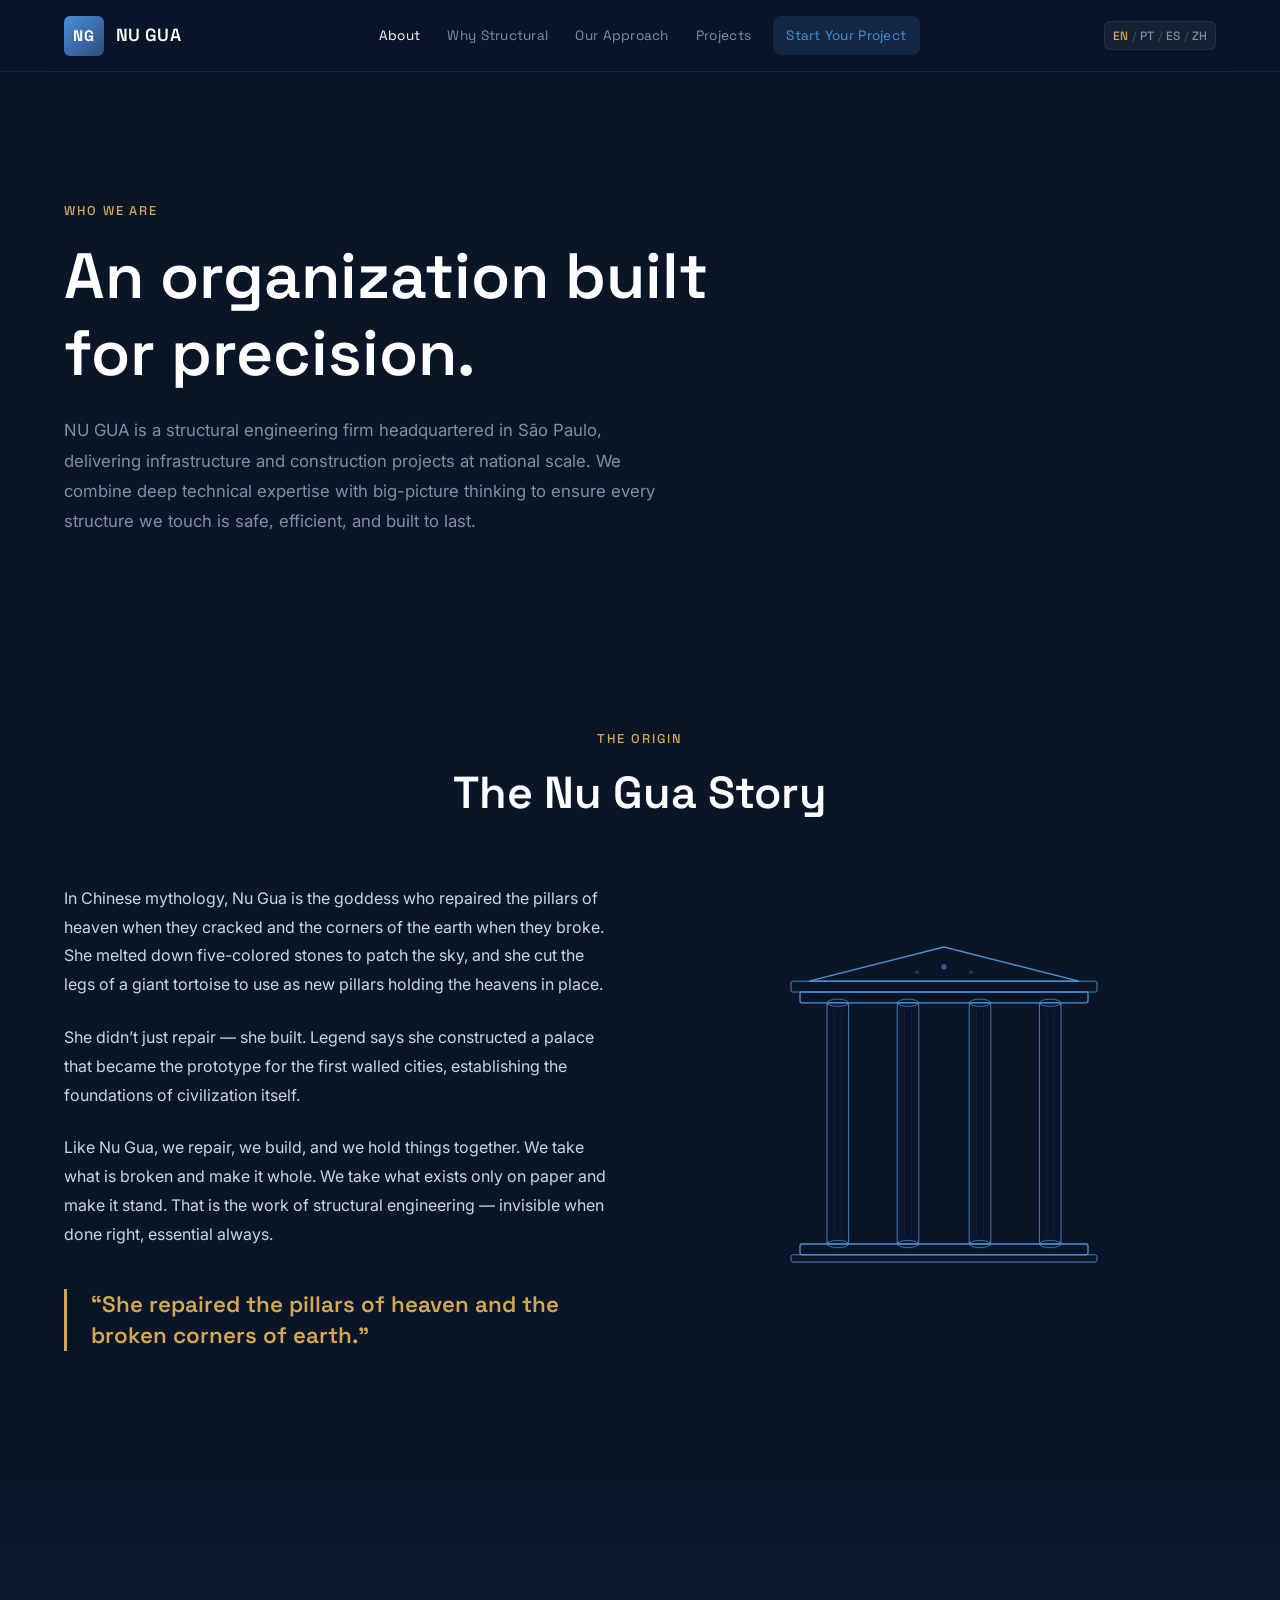
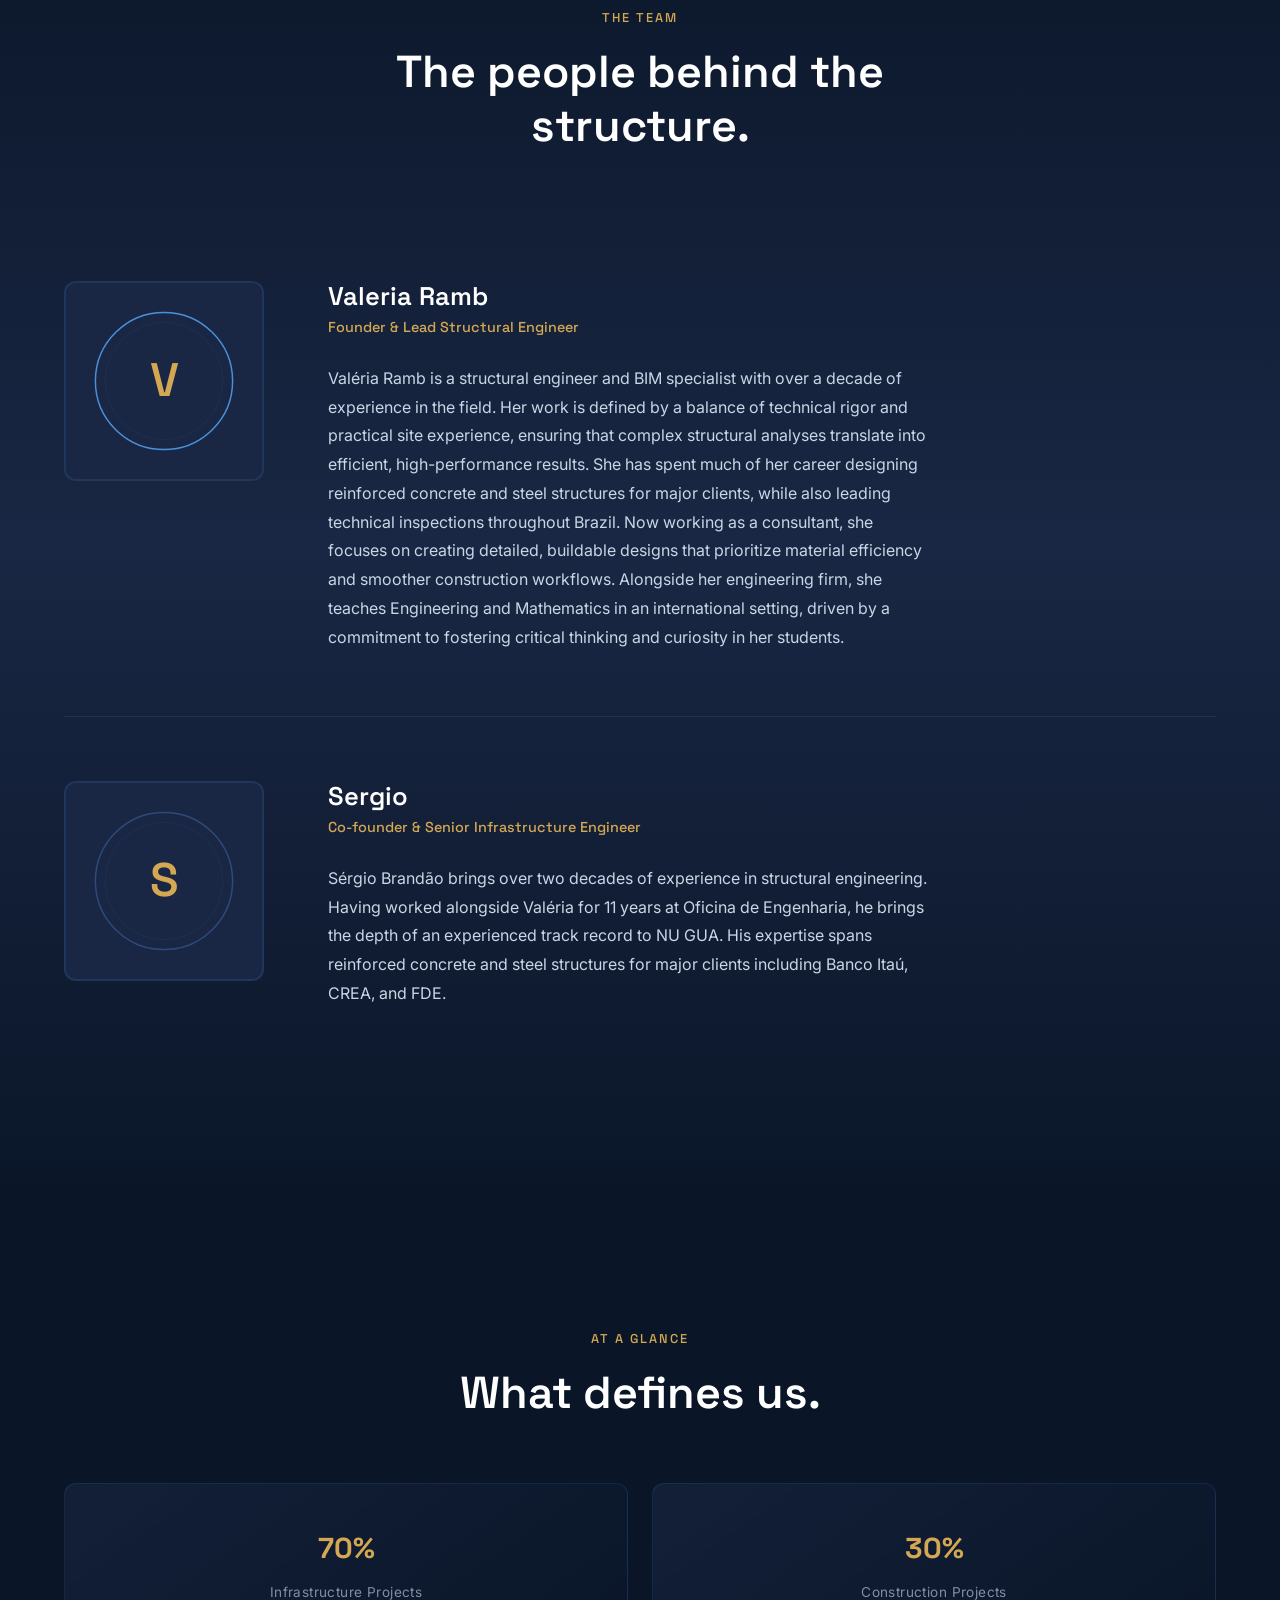
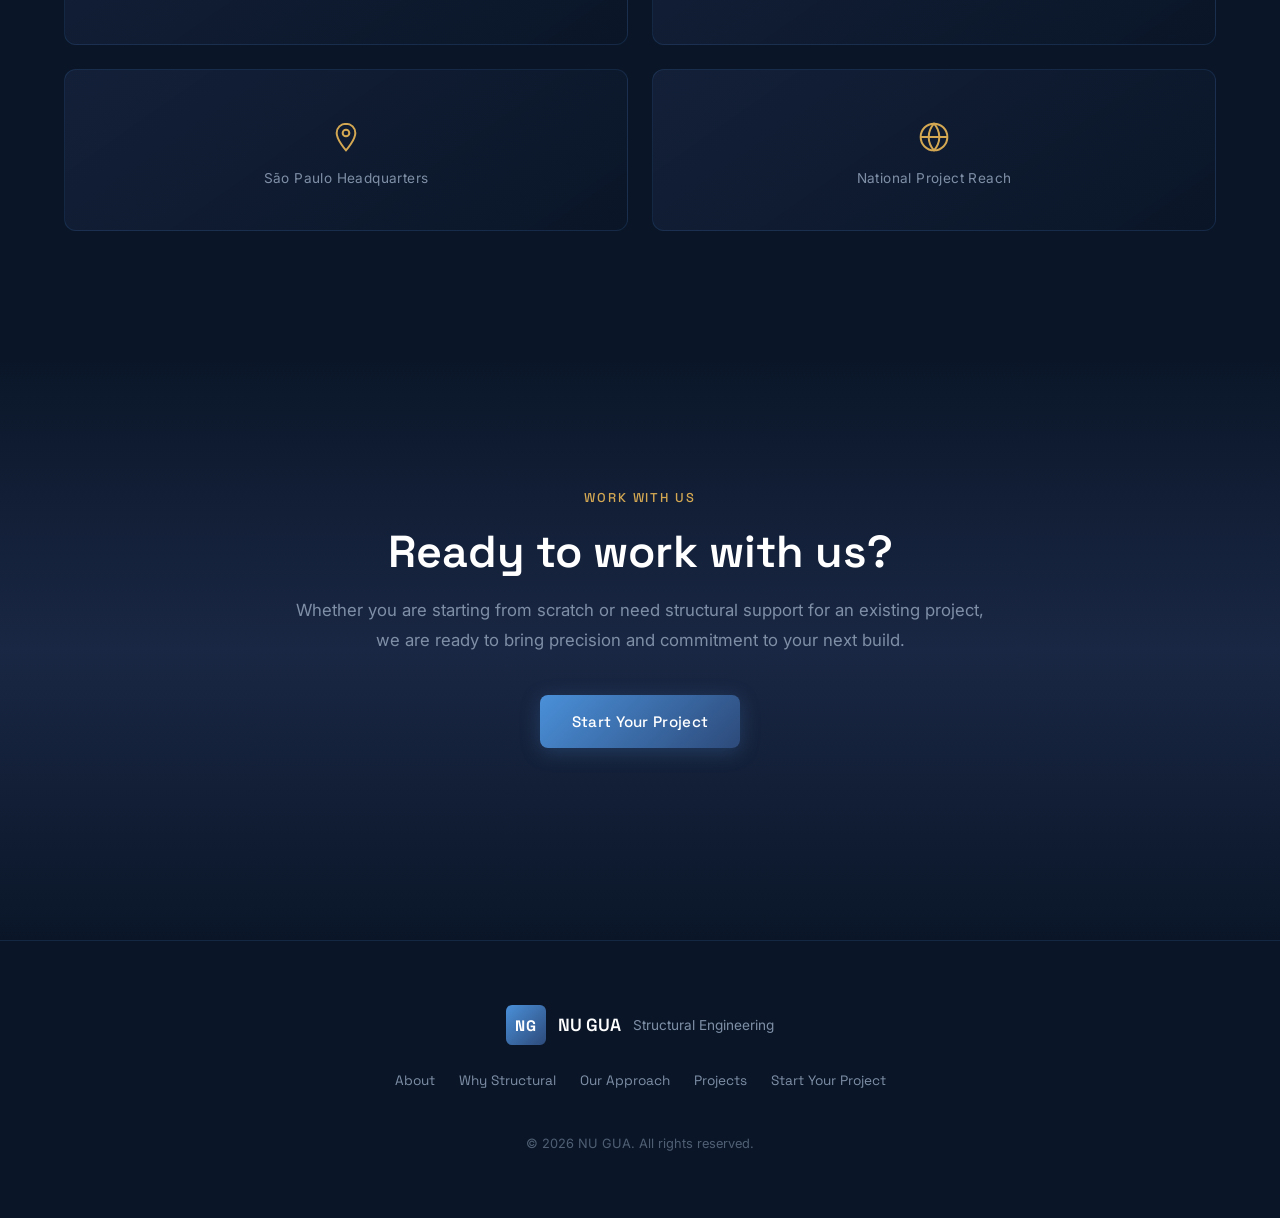
==== commit 5ede056c: "Post-meeting update: 4-language support, new content, checklist redesign - Expand language system fr" ====
--- a/about.html
+++ b/about.html
@@ -24,17 +24,21 @@
             </button>
             <div class="nav__menu" id="navMenu">
                 <ul class="nav__list">
-                    <li><a href="about.html" class="nav__link" data-en="About" data-pt="Sobre">About</a></li>
-                    <li><a href="why-structural.html" class="nav__link" data-en="Why Structural" data-pt="Por Que Estrutural">Why Structural</a></li>
-                    <li><a href="approach.html" class="nav__link" data-en="Our Approach" data-pt="Nossa Abordagem">Our Approach</a></li>
-                    <li><a href="projects.html" class="nav__link" data-en="Projects" data-pt="Projetos">Projects</a></li>
-                    <li><a href="start-project.html" class="nav__link nav__link--cta" data-en="Start Your Project" data-pt="Inicie Seu Projeto">Start Your Project</a></li>
+                    <li><a href="about.html" class="nav__link" data-en="About" data-pt="Sobre" data-es="Acerca" data-zh="关于">About</a></li>
+                    <li><a href="why-structural.html" class="nav__link" data-en="Why Structural" data-pt="Por Que Estrutural" data-es="Por Qué Estructural" data-zh="为何结构">Why Structural</a></li>
+                    <li><a href="approach.html" class="nav__link" data-en="Our Approach" data-pt="Nossa Abordagem" data-es="Nuestro Enfoque" data-zh="我们的方法">Our Approach</a></li>
+                    <li><a href="projects.html" class="nav__link" data-en="Projects" data-pt="Projetos" data-es="Proyectos" data-zh="项目">Projects</a></li>
+                    <li><a href="start-project.html" class="nav__link nav__link--cta" data-en="Start Your Project" data-pt="Inicie Seu Projeto" data-es="Inicie Su Proyecto" data-zh="开始您的项目">Start Your Project</a></li>
                 </ul>
             </div>
             <button class="nav__lang" id="langToggle" aria-label="Toggle language">
                 <span class="nav__lang-option nav__lang-option--active" data-value="en">EN</span>
                 <span class="nav__lang-divider">/</span>
                 <span class="nav__lang-option" data-value="pt">PT</span>
+                <span class="nav__lang-divider">/</span>
+                <span class="nav__lang-option" data-value="es">ES</span>
+                <span class="nav__lang-divider">/</span>
+                <span class="nav__lang-option" data-value="zh">ZH</span>
             </button>
         </div>
     </nav>
@@ -131,7 +135,7 @@
                 <div class="team-member__info">
                     <h3 class="team-member__name" data-en="Valeria Ramb" data-pt="Valeria Ramb">Valeria Ramb</h3>
                     <p class="team-member__role" data-en="Founder &amp; Lead Structural Engineer" data-pt="Fundadora &amp; Engenheira Estrutural L&iacute;der">Founder &amp; Lead Structural Engineer</p>
-                    <p class="team-member__bio" data-en="Valeria founded NU GUA because she realized she was already doing the leadership work &mdash; managing projects end-to-end, coordinating teams, and making critical technical decisions. She was ready to do it for herself. Her vision is rooted in big-picture thinking: she does not simply calculate loads and draw reinforcement. She looks at the entire project ecosystem &mdash; the architect&rsquo;s intent, the contractor&rsquo;s constraints, the regulatory landscape, and the timeline &mdash; and finds the path that holds everything together. Valeria is personally involved in every project NU GUA takes on, working across Brazil at national scale. For her, structural engineering is not a commodity service. It is a commitment to getting the details right so that everything above them can stand with confidence." data-pt="Valeria fundou a NU GUA porque percebeu que j&aacute; estava fazendo o trabalho de lideran&ccedil;a &mdash; gerenciando projetos de ponta a ponta, coordenando equipes e tomando decis&otilde;es t&eacute;cnicas cr&iacute;ticas. Ela estava pronta para fazer isso por conta pr&oacute;pria. Sua vis&atilde;o est&aacute; enraizada no pensamento amplo: ela n&atilde;o simplesmente calcula cargas e desenha armaduras. Ela olha para todo o ecossistema do projeto &mdash; a inten&ccedil;&atilde;o do arquiteto, as restri&ccedil;&otilde;es do empreiteiro, o cen&aacute;rio regulat&oacute;rio e o cronograma &mdash; e encontra o caminho que mant&eacute;m tudo unido. Valeria est&aacute; pessoalmente envolvida em cada projeto que a NU GUA assume, trabalhando em todo o Brasil em escala nacional. Para ela, engenharia estrutural n&atilde;o &eacute; um servi&ccedil;o comoditizado. &Eacute; um compromisso de acertar os detalhes para que tudo acima deles possa se manter com confian&ccedil;a.">Valeria founded NU GUA because she realized she was already doing the leadership work &mdash; managing projects end-to-end, coordinating teams, and making critical technical decisions. She was ready to do it for herself. Her vision is rooted in big-picture thinking: she does not simply calculate loads and draw reinforcement. She looks at the entire project ecosystem &mdash; the architect&rsquo;s intent, the contractor&rsquo;s constraints, the regulatory landscape, and the timeline &mdash; and finds the path that holds everything together. Valeria is personally involved in every project NU GUA takes on, working across Brazil at national scale. For her, structural engineering is not a commodity service. It is a commitment to getting the details right so that everything above them can stand with confidence.</p>
+                    <p class="team-member__bio" data-en="Val&eacute;ria Ramb is a structural engineer and BIM specialist with over a decade of experience in the field. Her work is defined by a balance of technical rigor and practical site experience, ensuring that complex structural analyses translate into efficient, high-performance results. She has spent much of her career designing reinforced concrete and steel structures for major clients, while also leading technical inspections throughout Brazil. Now working as a consultant, she focuses on creating detailed, buildable designs that prioritize material efficiency and smoother construction workflows. Alongside her engineering firm, she teaches Engineering and Mathematics in an international setting, driven by a commitment to fostering critical thinking and curiosity in her students." data-pt="Valeria fundou a NU GUA porque percebeu que j&aacute; estava fazendo o trabalho de lideran&ccedil;a &mdash; gerenciando projetos de ponta a ponta, coordenando equipes e tomando decis&otilde;es t&eacute;cnicas cr&iacute;ticas. Ela estava pronta para fazer isso por conta pr&oacute;pria. Sua vis&atilde;o est&aacute; enraizada no pensamento amplo: ela n&atilde;o simplesmente calcula cargas e desenha armaduras. Ela olha para todo o ecossistema do projeto &mdash; a inten&ccedil;&atilde;o do arquiteto, as restri&ccedil;&otilde;es do empreiteiro, o cen&aacute;rio regulat&oacute;rio e o cronograma &mdash; e encontra o caminho que mant&eacute;m tudo unido. Valeria est&aacute; pessoalmente envolvida em cada projeto que a NU GUA assume, trabalhando em todo o Brasil em escala nacional. Para ela, engenharia estrutural n&atilde;o &eacute; um servi&ccedil;o comoditizado. &Eacute; um compromisso de acertar os detalhes para que tudo acima deles possa se manter com confian&ccedil;a.">Val&eacute;ria Ramb is a structural engineer and BIM specialist with over a decade of experience in the field. Her work is defined by a balance of technical rigor and practical site experience, ensuring that complex structural analyses translate into efficient, high-performance results. She has spent much of her career designing reinforced concrete and steel structures for major clients, while also leading technical inspections throughout Brazil. Now working as a consultant, she focuses on creating detailed, buildable designs that prioritize material efficiency and smoother construction workflows. Alongside her engineering firm, she teaches Engineering and Mathematics in an international setting, driven by a commitment to fostering critical thinking and curiosity in her students.</p>
                 </div>
             </div>
 
@@ -147,8 +151,8 @@
                 </div>
                 <div class="team-member__info">
                     <h3 class="team-member__name" data-en="Sergio" data-pt="Sergio">Sergio</h3>
-                    <p class="team-member__role" data-en="Senior Infrastructure Engineer" data-pt="Engenheiro S&ecirc;nior de Infraestrutura">Senior Infrastructure Engineer</p>
-                    <p class="team-member__bio" data-en="Sergio brings an enormous background in infrastructure engineering to NU GUA &mdash; a track record so extensive it cannot even fit on paper. His career spans decades of highways, bridges, drainage systems, retaining walls, and large-scale civil works across Brazil. As a key member of the NU GUA team, Sergio operates under Valeria&rsquo;s leadership, bringing the kind of deep field knowledge and technical rigor that only comes from years of hands-on infrastructure work. His experience gives NU GUA a decisive edge on complex projects where infrastructure expertise is the difference between a project that works and one that fails." data-pt="Sergio traz um enorme hist&oacute;rico em engenharia de infraestrutura para a NU GUA &mdash; um curr&iacute;culo t&atilde;o extenso que n&atilde;o cabe no papel. Sua carreira abrange d&eacute;cadas de rodovias, pontes, sistemas de drenagem, muros de conten&ccedil;&atilde;o e obras civis de grande escala em todo o Brasil. Como membro-chave da equipe NU GUA, Sergio opera sob a lideran&ccedil;a de Valeria, trazendo o tipo de conhecimento profundo de campo e rigor t&eacute;cnico que s&oacute; vem de anos de trabalho pr&aacute;tico em infraestrutura. Sua experi&ecirc;ncia d&aacute; &agrave; NU GUA uma vantagem decisiva em projetos complexos onde a expertise em infraestrutura &eacute; a diferen&ccedil;a entre um projeto que funciona e um que falha.">Sergio brings an enormous background in infrastructure engineering to NU GUA &mdash; a track record so extensive it cannot even fit on paper. His career spans decades of highways, bridges, drainage systems, retaining walls, and large-scale civil works across Brazil. As a key member of the NU GUA team, Sergio operates under Valeria&rsquo;s leadership, bringing the kind of deep field knowledge and technical rigor that only comes from years of hands-on infrastructure work. His experience gives NU GUA a decisive edge on complex projects where infrastructure expertise is the difference between a project that works and one that fails.</p>
+                    <p class="team-member__role" data-en="Co-founder &amp; Senior Infrastructure Engineer" data-pt="Engenheiro S&ecirc;nior de Infraestrutura">Co-founder &amp; Senior Infrastructure Engineer</p>
+                    <p class="team-member__bio" data-en="S&eacute;rgio Brand&atilde;o brings over two decades of experience in structural engineering. Having worked alongside Val&eacute;ria for 11 years at Oficina de Engenharia, he brings the depth of an experienced track record to NU GUA. His expertise spans reinforced concrete and steel structures for major clients including Banco Ita&uacute;, CREA, and FDE." data-pt="Sergio traz um enorme hist&oacute;rico em engenharia de infraestrutura para a NU GUA &mdash; um curr&iacute;culo t&atilde;o extenso que n&atilde;o cabe no papel. Sua carreira abrange d&eacute;cadas de rodovias, pontes, sistemas de drenagem, muros de conten&ccedil;&atilde;o e obras civis de grande escala em todo o Brasil. Como membro-chave da equipe NU GUA, Sergio opera sob a lideran&ccedil;a de Valeria, trazendo o tipo de conhecimento profundo de campo e rigor t&eacute;cnico que s&oacute; vem de anos de trabalho pr&aacute;tico em infraestrutura. Sua experi&ecirc;ncia d&aacute; &agrave; NU GUA uma vantagem decisiva em projetos complexos onde a expertise em infraestrutura &eacute; a diferen&ccedil;a entre um projeto que funciona e um que falha.">S&eacute;rgio Brand&atilde;o brings over two decades of experience in structural engineering. Having worked alongside Val&eacute;ria for 11 years at Oficina de Engenharia, he brings the depth of an experienced track record to NU GUA. His expertise spans reinforced concrete and steel structures for major clients including Banco Ita&uacute;, CREA, and FDE.</p>
                 </div>
             </div>
         </div>
@@ -213,7 +217,7 @@
                 <div class="footer__brand">
                     <span class="nav__logo-mark">NG</span>
                     <span class="footer__name">NU GUA</span>
-                    <p class="footer__tagline" data-en="Structural Engineering" data-pt="Servi&ccedil;o Estrutural">Structural Engineering</p>
+                    <p class="footer__tagline" data-en="Structural Engineering" data-pt="Servi&ccedil;o Estrutural" data-es="Ingenier&iacute;a Estructural" data-zh="结构工程">Structural Engineering</p>
                 </div>
                 <div class="footer__links">
                     <a href="about.html" data-en="About" data-pt="Sobre">About</a>
@@ -222,7 +226,7 @@
                     <a href="projects.html" data-en="Projects" data-pt="Projetos">Projects</a>
                     <a href="start-project.html" data-en="Start Your Project" data-pt="Inicie Seu Projeto">Start Your Project</a>
                 </div>
-                <p class="footer__copy" data-en="&copy; 2026 NU GUA. All rights reserved." data-pt="&copy; 2026 NU GUA. Todos os direitos reservados.">&copy; 2026 NU GUA. All rights reserved.</p>
+                <p class="footer__copy" data-en="&copy; 2026 NU GUA. All rights reserved." data-pt="&copy; 2026 NU GUA. Todos os direitos reservados." data-es="&copy; 2026 NU GUA. Todos los derechos reservados." data-zh="&copy; 2026 NU GUA. 版权所有。">&copy; 2026 NU GUA. All rights reserved.</p>
             </div>
         </div>
     </footer>
--- a/styles.css
+++ b/styles.css
@@ -238,22 +238,26 @@
 .nav__lang {
     display: flex;
     align-items: center;
-    gap: 0.35rem;
+    gap: 0.25rem;
     background: rgba(255, 255, 255, 0.05);
     border: 1px solid var(--color-border);
     border-radius: 6px;
-    padding: 0.35rem 0.65rem;
-    cursor: pointer;
+    padding: 0.35rem 0.5rem;
+    cursor: default;
     flex-shrink: 0;
     font-family: var(--font-heading);
 }
 
 .nav__lang-option {
-    font-size: 0.8rem;
+    font-size: 0.75rem;
     font-weight: 500;
     color: var(--color-text-muted);
     transition: color var(--transition);
     cursor: pointer;
+}
+
+.nav__lang-option:hover {
+    color: var(--color-white);
 }
 
 .nav__lang-option--active {
@@ -955,6 +959,63 @@
     color: var(--color-warm);
 }
 
+/* ---------- TRUSTED BY ---------- */
+.trusted {
+    padding: var(--space-xl) 0;
+    border-top: 1px solid var(--color-border);
+    border-bottom: 1px solid var(--color-border);
+}
+
+.trusted__content {
+    text-align: center;
+}
+
+.trusted__label {
+    font-family: var(--font-heading);
+    font-size: 0.75rem;
+    font-weight: 600;
+    color: var(--color-text-muted);
+    text-transform: uppercase;
+    letter-spacing: 3px;
+    margin-bottom: var(--space-md);
+}
+
+.trusted__grid {
+    display: flex;
+    justify-content: center;
+    align-items: center;
+    gap: var(--space-xl);
+    flex-wrap: wrap;
+}
+
+.trusted__item {
+    font-family: var(--font-heading);
+    font-size: 1.15rem;
+    font-weight: 600;
+    color: var(--color-text-muted);
+    letter-spacing: 1px;
+    opacity: 0.6;
+    transition: opacity var(--transition), color var(--transition);
+    text-decoration: none;
+}
+
+.trusted__item:hover {
+    opacity: 1;
+    color: var(--color-warm);
+}
+
+/* ---------- COMPANY TAGLINE ---------- */
+.company-tagline {
+    font-family: var(--font-heading);
+    font-size: 1.1rem;
+    font-weight: 400;
+    color: var(--color-warm);
+    line-height: 1.6;
+    font-style: italic;
+    max-width: 600px;
+    opacity: 0.85;
+}
+
 /* ---------- FOOTER ---------- */
 .footer {
     padding: var(--space-xl) 0;
@@ -1484,20 +1545,33 @@
 }
 
 .checklist-full {
+    display: flex;
+    flex-direction: column;
+    gap: var(--space-xl);
+    margin-bottom: var(--space-3xl);
+    max-width: 800px;
+    margin-left: auto;
+    margin-right: auto;
+}
+
+.checklist-full__item {
     display: grid;
     grid-template-columns: 1fr 1fr;
-    gap: var(--space-md);
-    margin-bottom: var(--space-3xl);
-}
-
-.checklist-full__item {
-    display: flex;
-    gap: var(--space-md);
+    gap: var(--space-lg);
     padding: var(--space-lg);
     background: linear-gradient(145deg, rgba(26, 39, 68, 0.6), rgba(10, 22, 40, 0.8));
     border: 1px solid var(--color-border);
     border-radius: 12px;
     transition: border-color var(--transition);
+    align-items: center;
+}
+
+.checklist-full__item:nth-child(even) {
+    direction: rtl;
+}
+
+.checklist-full__item:nth-child(even) > * {
+    direction: ltr;
 }
 
 .checklist-full__item:hover {
@@ -1505,22 +1579,62 @@
 }
 
 .checklist-full__icon {
-    flex-shrink: 0;
-    width: 24px;
-    height: 24px;
-    color: var(--color-warm);
-    margin-top: 4px;
+    display: none;
+}
+
+.checklist-full__image {
+    width: 100%;
+    aspect-ratio: 1 / 1;
+    background: linear-gradient(135deg, rgba(45, 74, 122, 0.4), rgba(26, 39, 68, 0.8));
+    border: 1px solid var(--color-border);
+    border-radius: 8px;
+    display: flex;
+    align-items: center;
+    justify-content: center;
+    overflow: hidden;
+}
+
+.checklist-full__image svg {
+    width: 48%;
+    height: 48%;
+    color: var(--color-warm);
+    opacity: 0.5;
+}
+
+.checklist-full__number {
+    font-family: var(--font-heading);
+    font-size: 3rem;
+    font-weight: 700;
+    color: var(--color-warm);
+    opacity: 0.3;
+    line-height: 1;
+    margin-bottom: 0.5rem;
 }
 
 .checklist-full__item h4 {
-    font-size: 1rem;
-    margin-bottom: 0.5rem;
+    font-family: var(--font-heading);
+    font-size: 1.2rem;
+    font-weight: 600;
+    color: var(--color-white);
+    margin-bottom: 0.75rem;
 }
 
 .checklist-full__item p {
-    font-size: 0.9rem;
-    color: var(--color-text);
-    line-height: 1.6;
+    font-size: 0.95rem;
+    color: var(--color-text);
+    line-height: 1.7;
+}
+
+@media (max-width: 768px) {
+    .checklist-full__item {
+        grid-template-columns: 1fr;
+    }
+    .checklist-full__item:nth-child(even) {
+        direction: ltr;
+    }
+    .checklist-full__image {
+        max-width: 280px;
+    }
 }
 
 /* ========== SECTION ALT BACKGROUND ========== */
